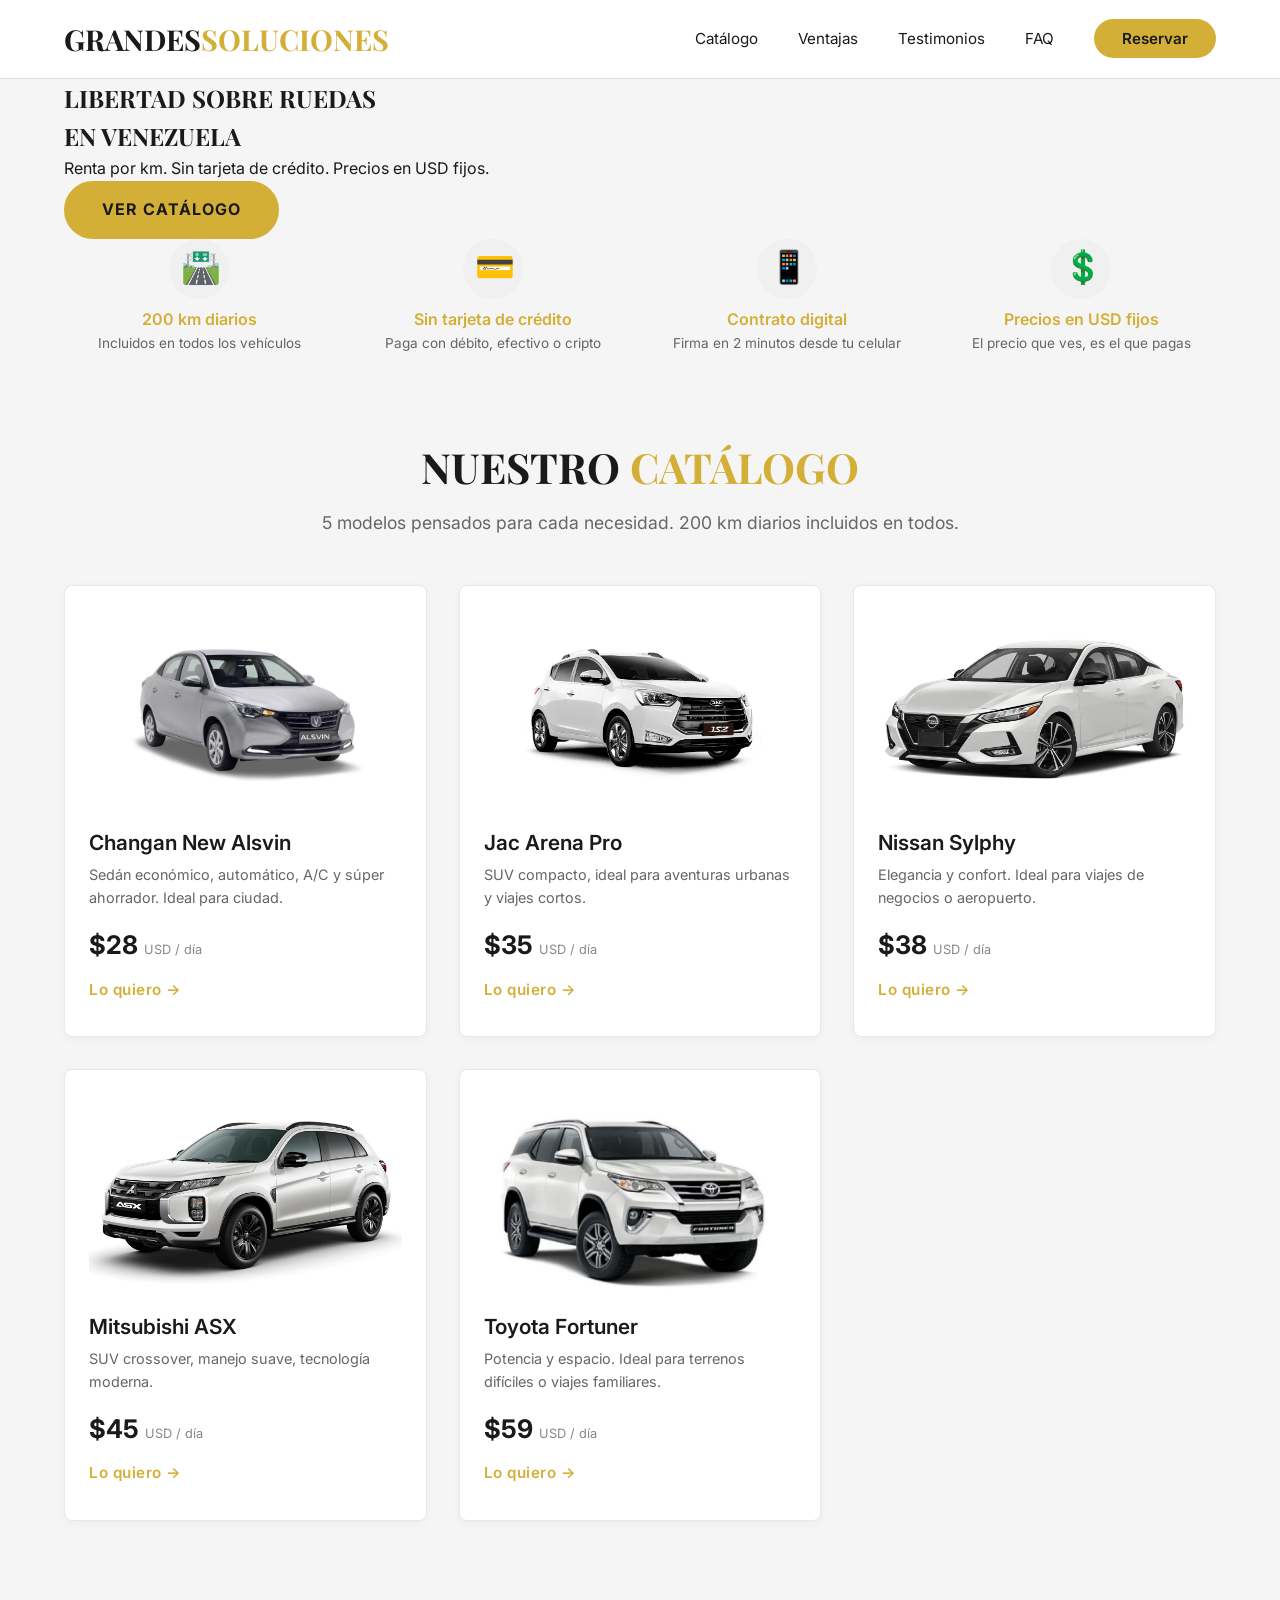
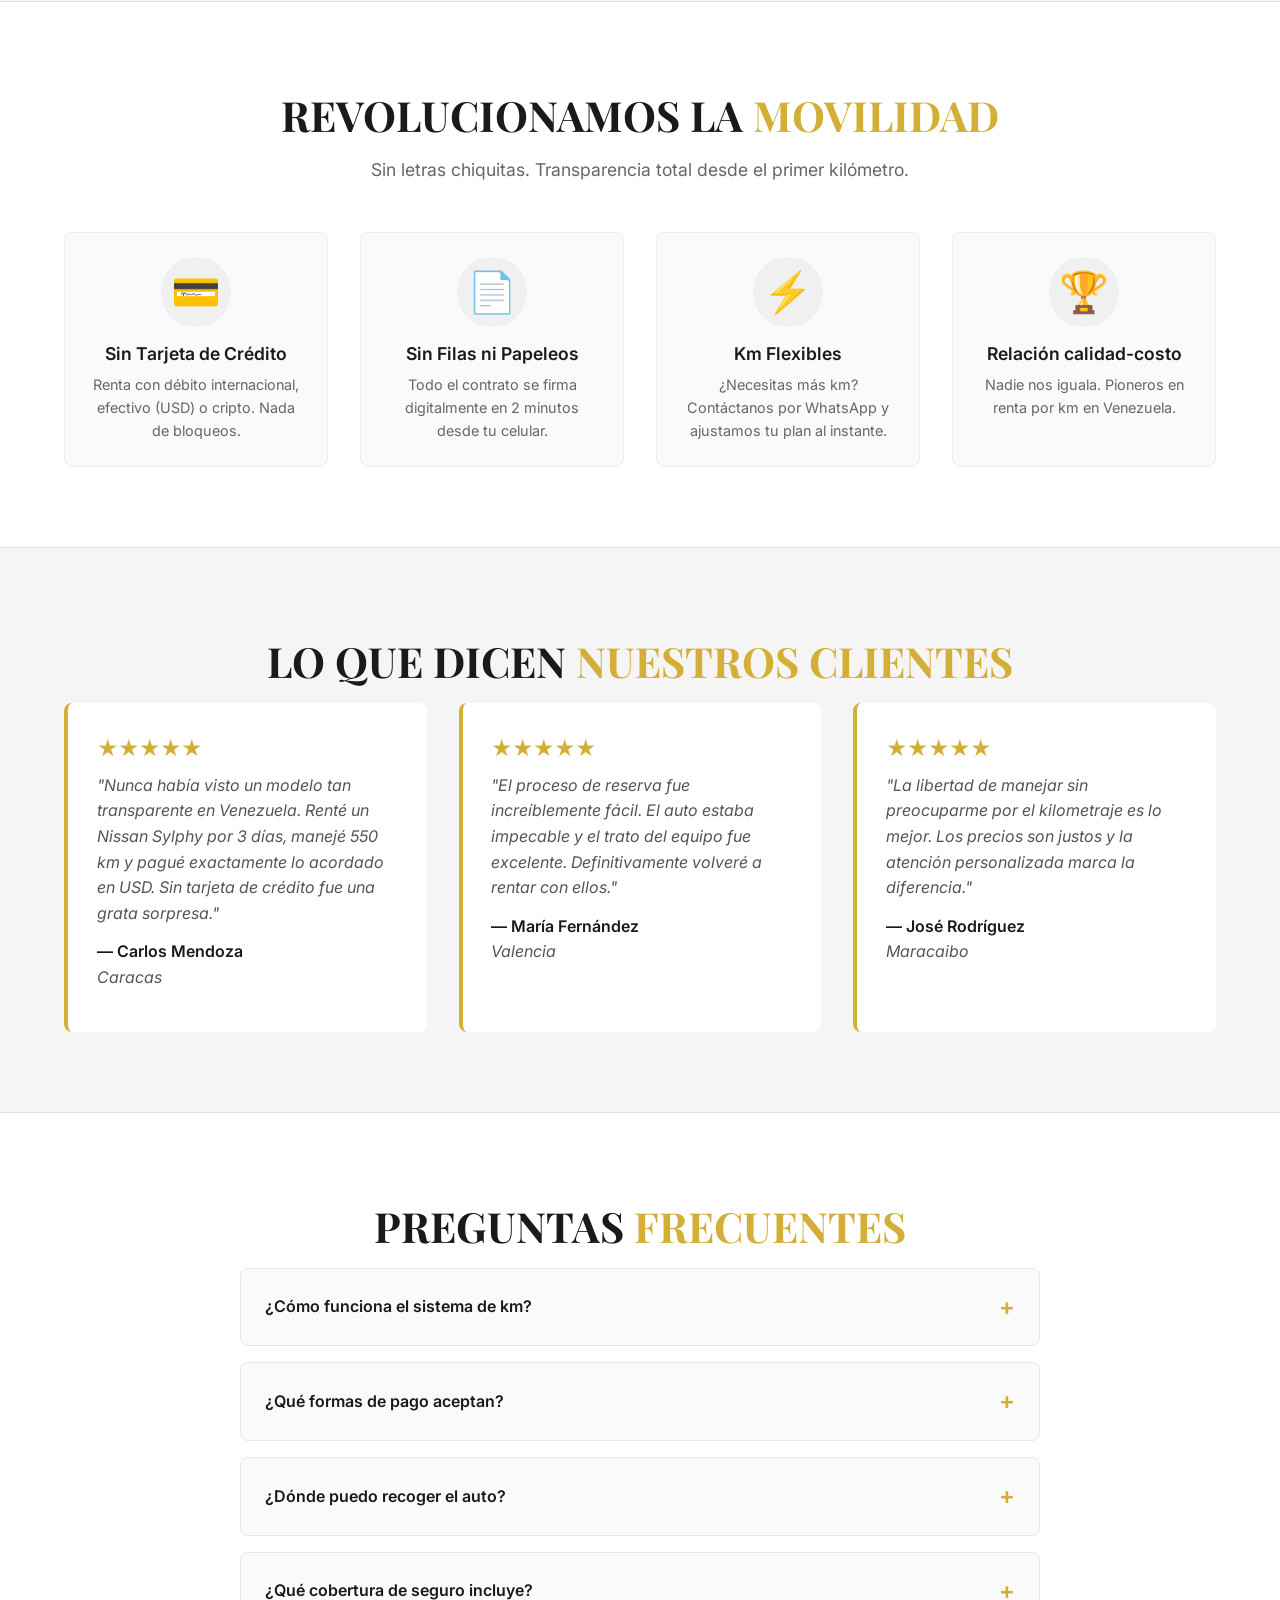
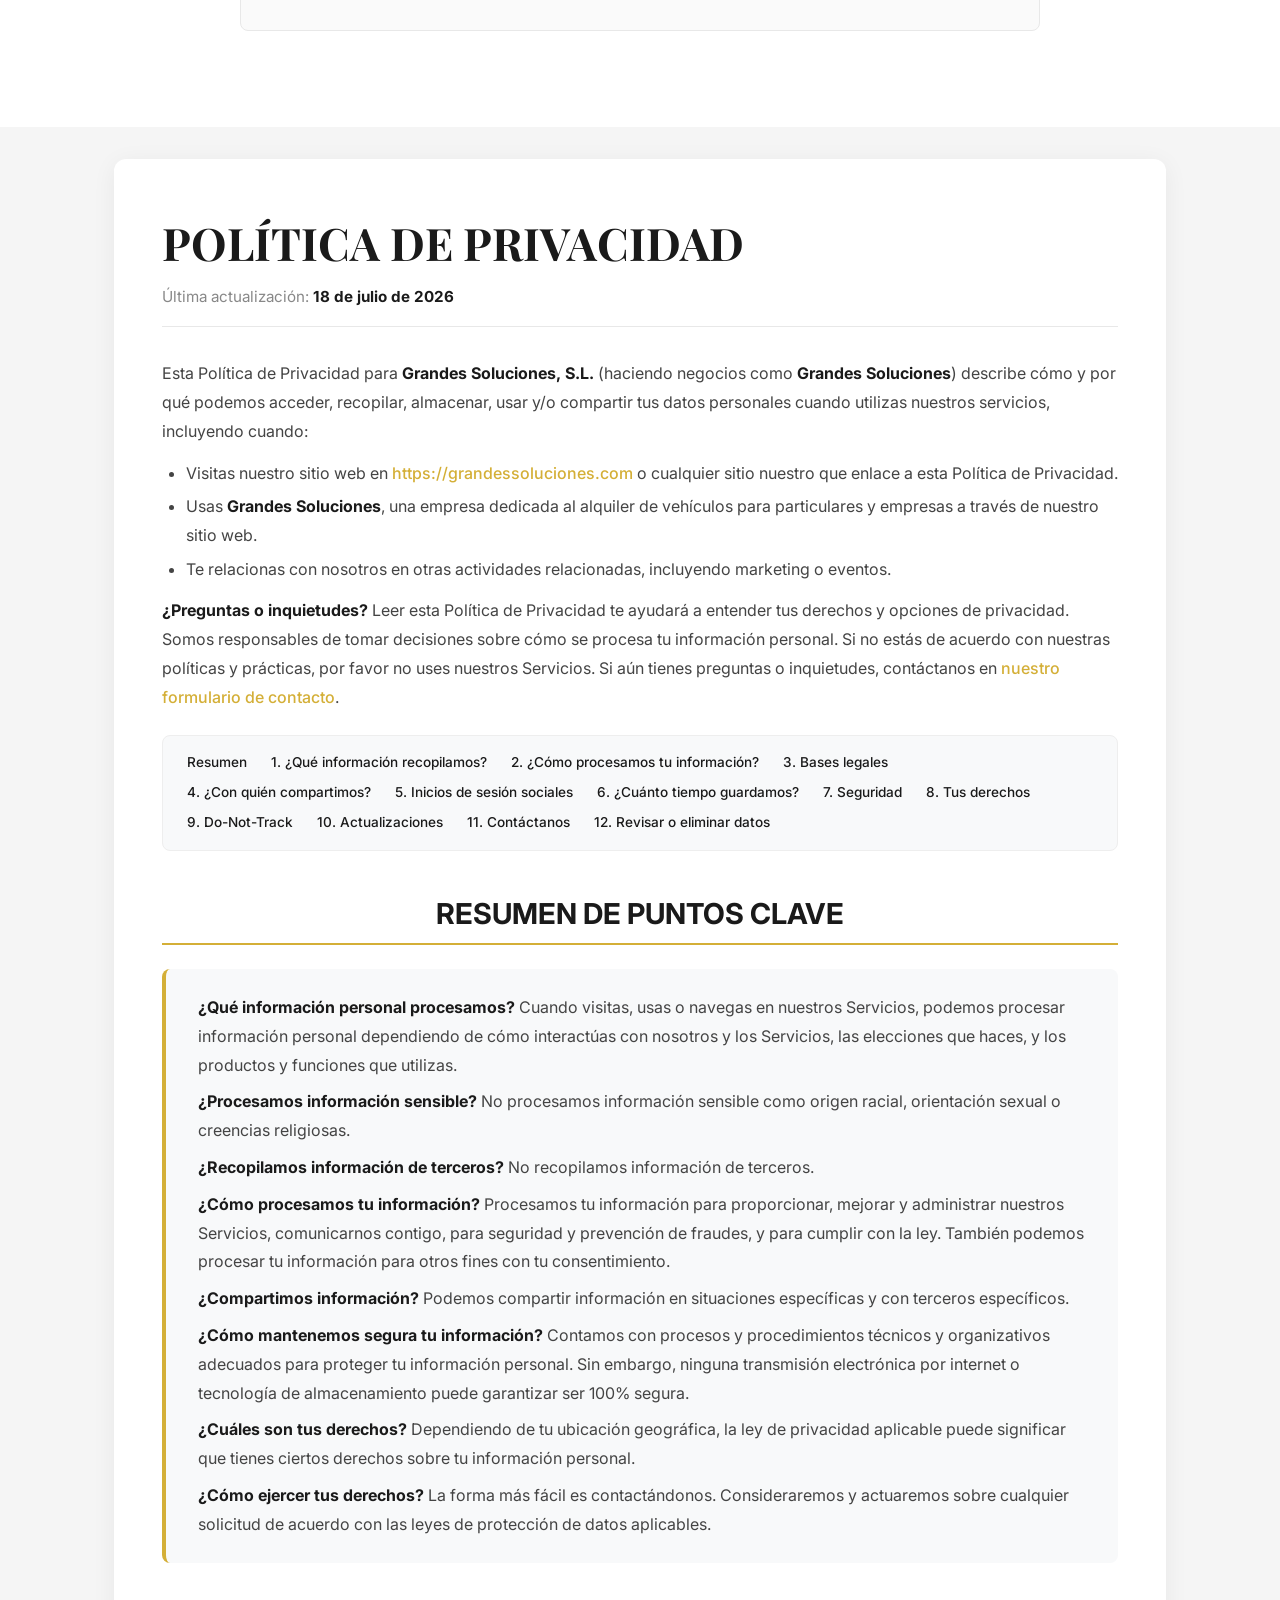
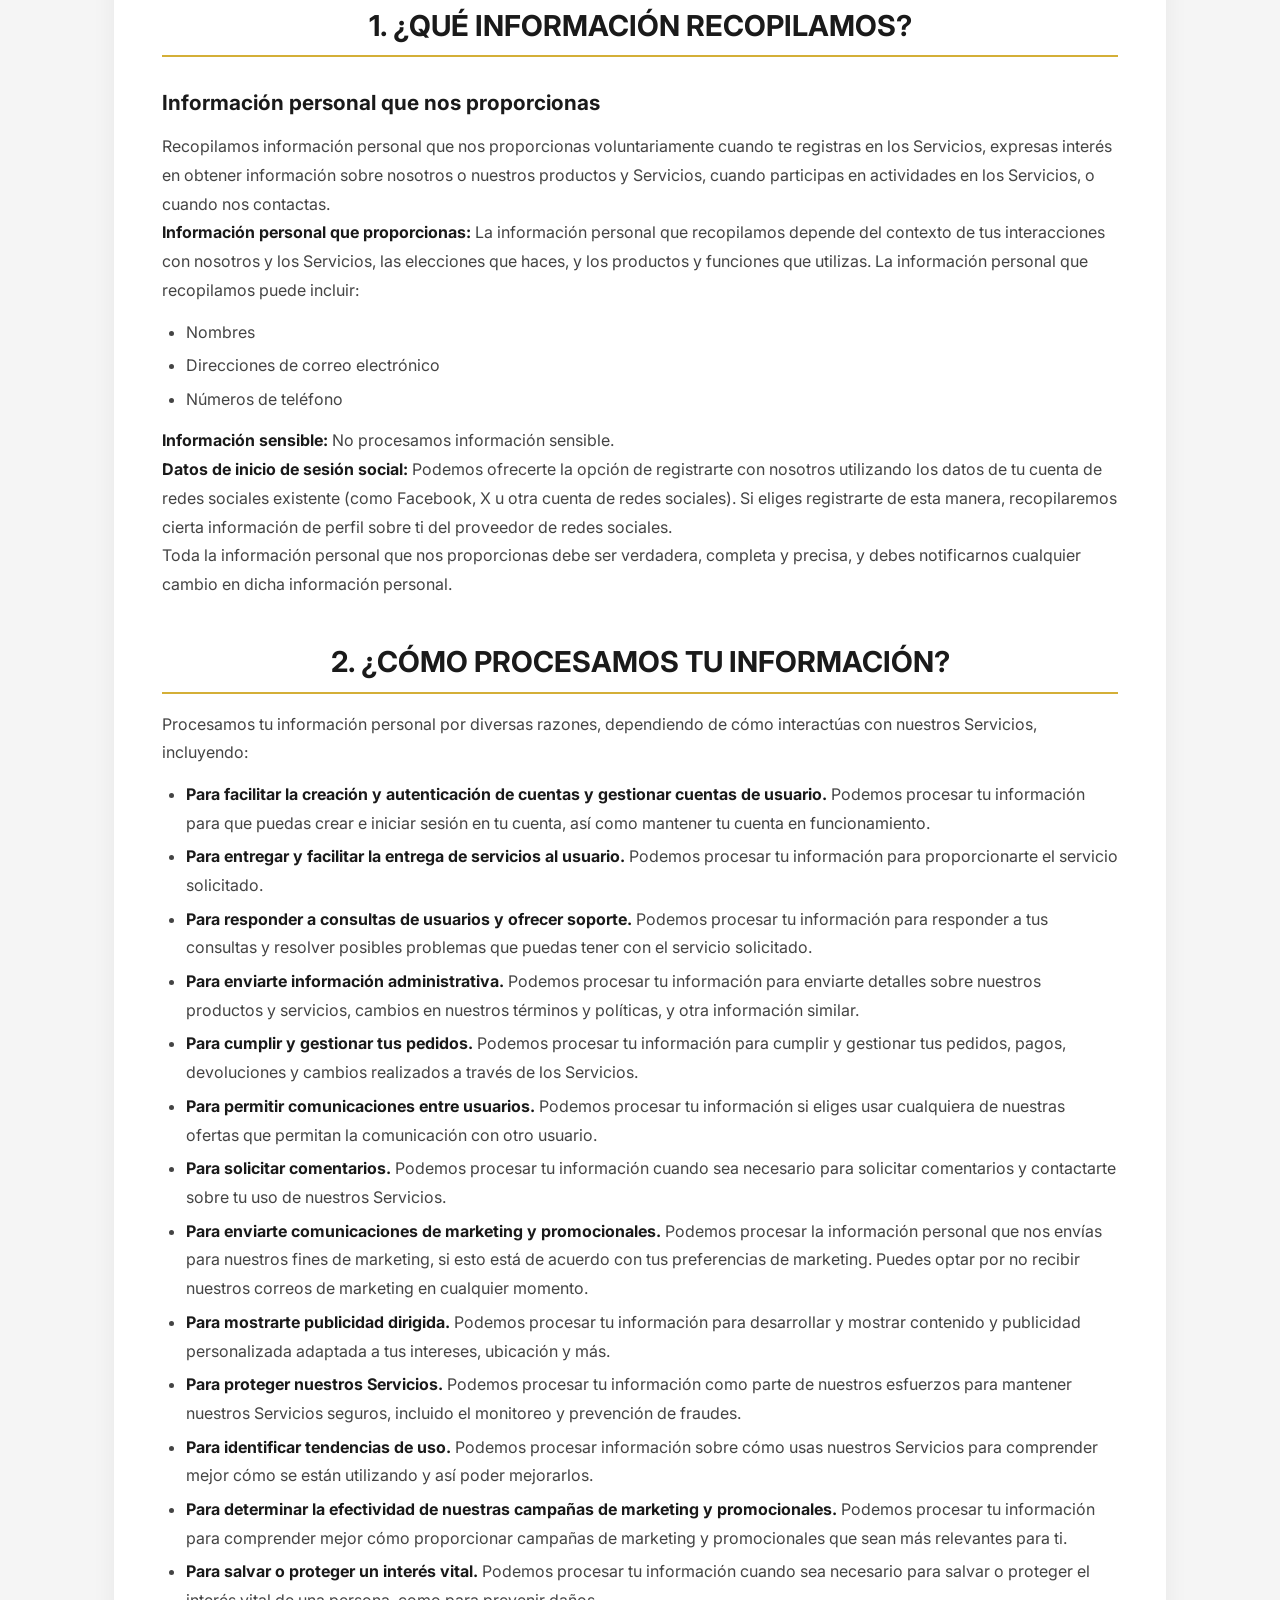
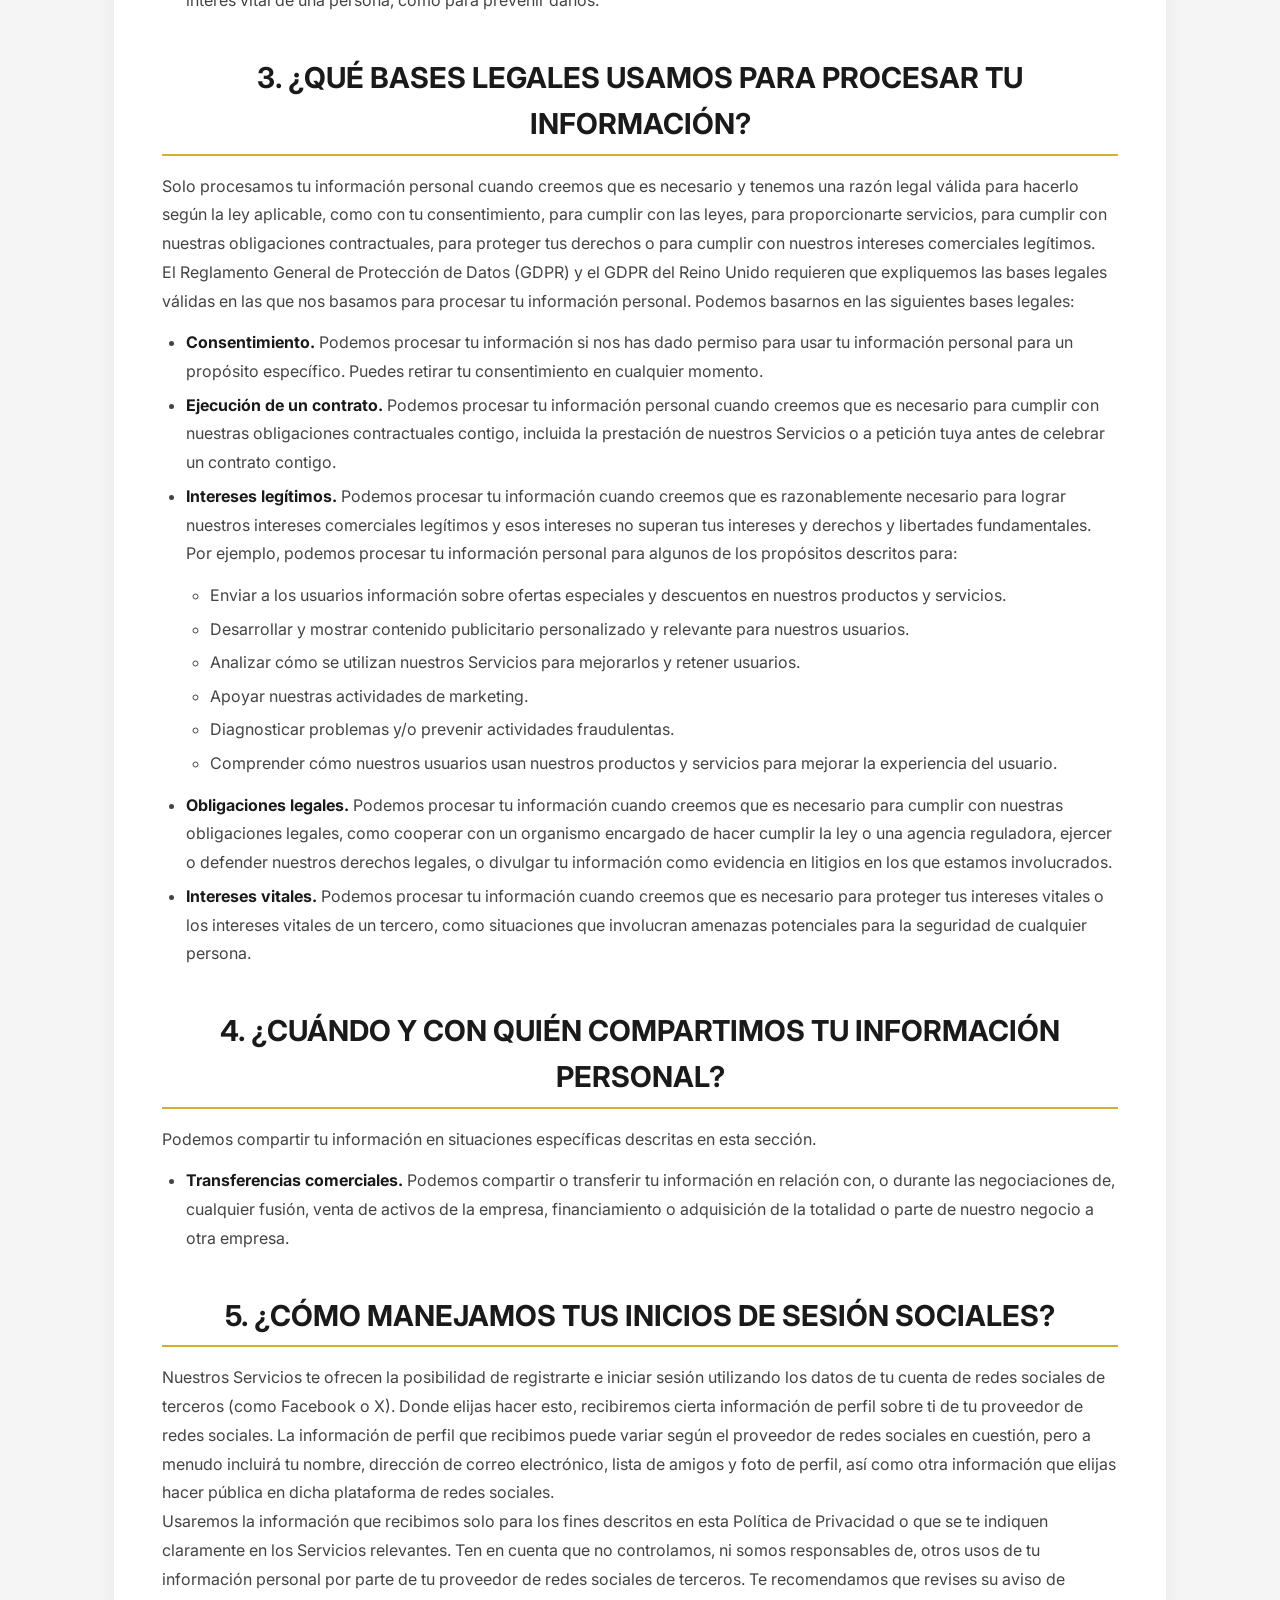
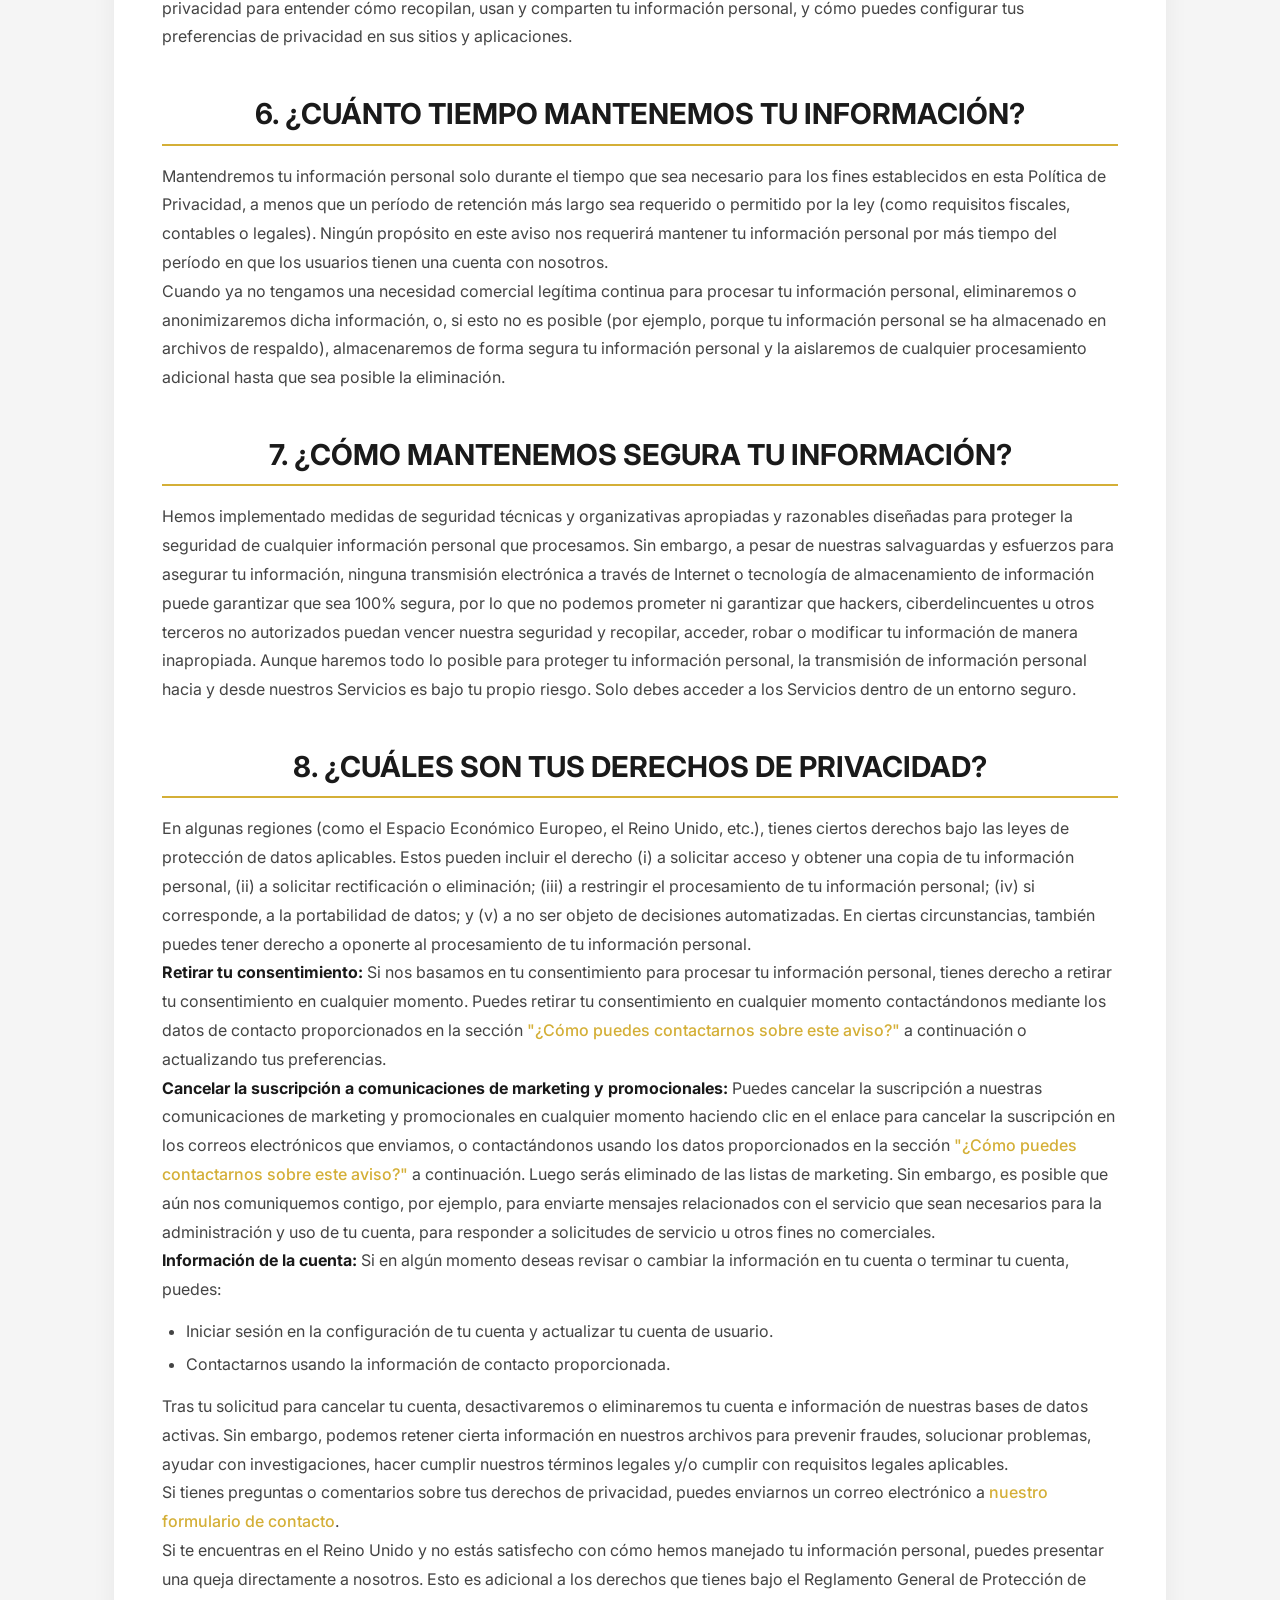
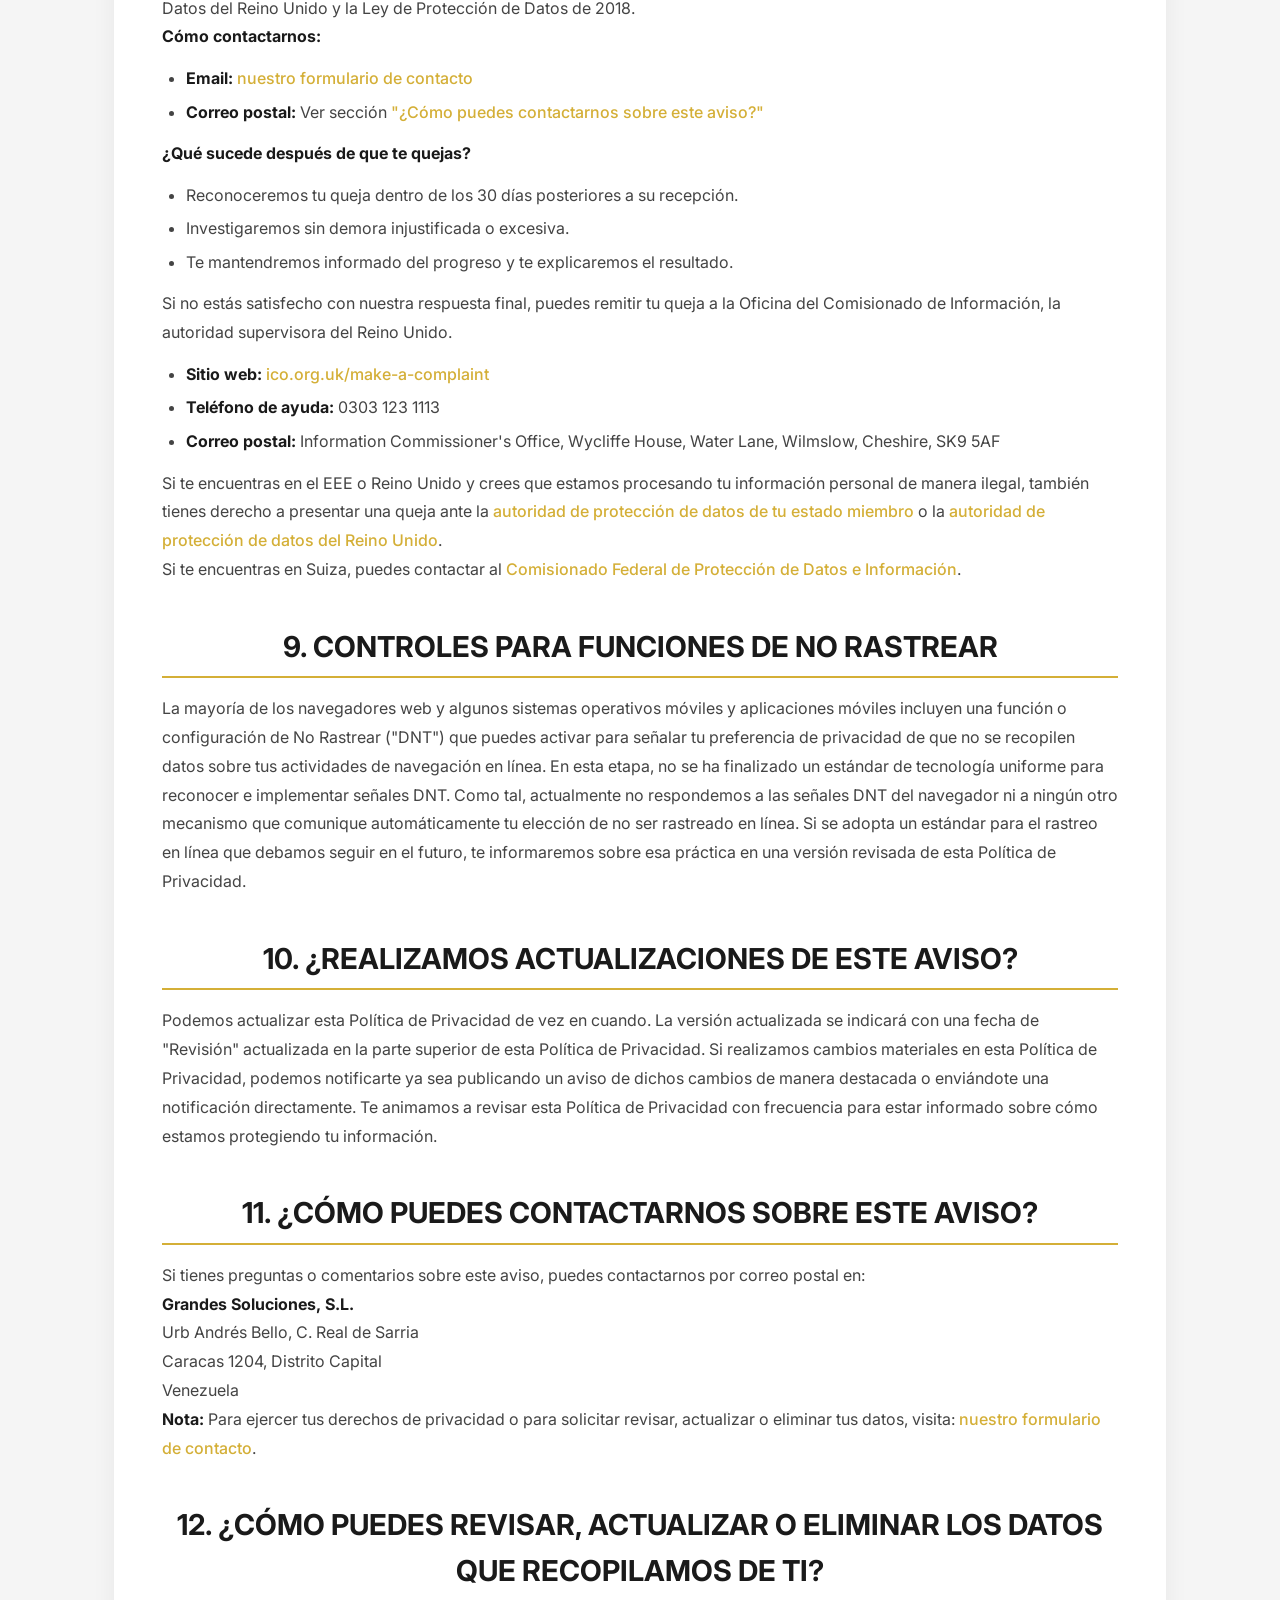
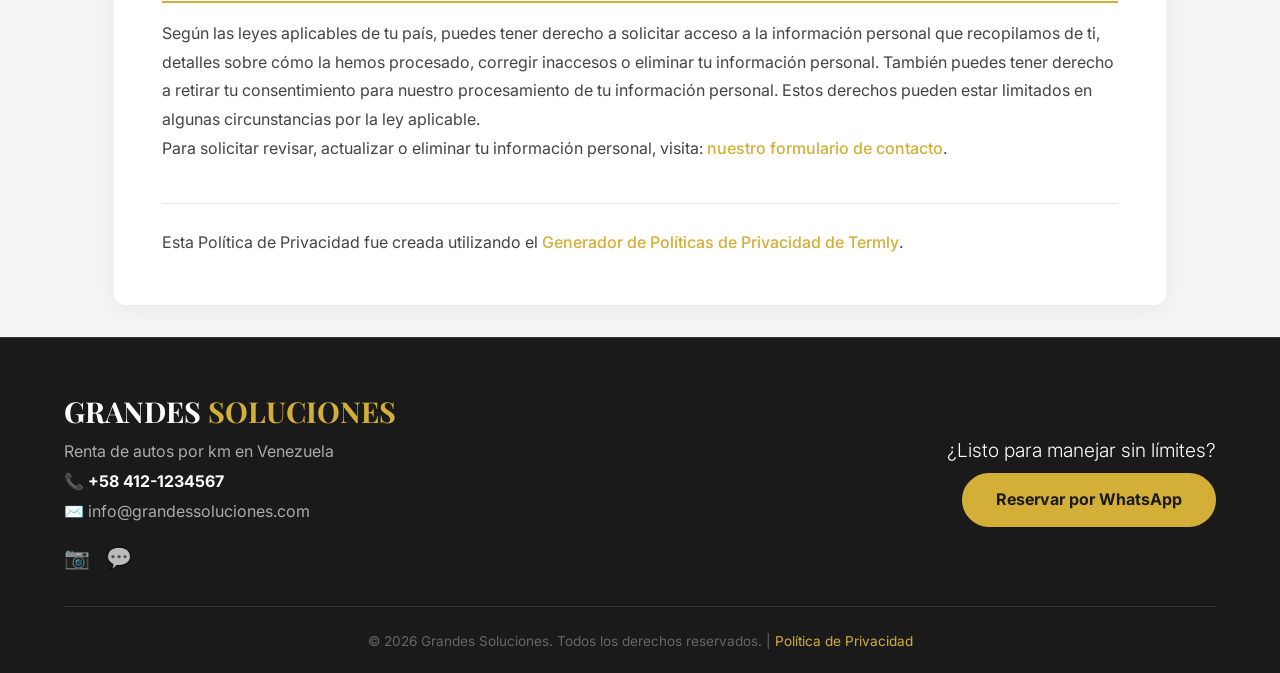
==== index.html @ 5207453f "initial commit" ====
<!DOCTYPE html>
<html lang="es">
<head>
    <meta charset="UTF-8">
    <meta name="viewport" content="width=device-width, initial-scale=1.0">
    <title>Grandes Soluciones | Renta de autos por km en Venezuela</title>
    <!-- Fuentes Google -->
    <link rel="preconnect" href="https://fonts.googleapis.com">
    <link rel="preconnect" href="https://fonts.gstatic.com" crossorigin>
    <link href="https://fonts.googleapis.com/css2?family=Playfair+Display:wght@700&family=Inter:wght@300;400;600;700&display=swap" rel="stylesheet">
    <!-- Estilos -->
    <link rel="stylesheet" href="style.css">
    
    <!-- Estilos específicos para la política de privacidad -->
    <style>
        /* ===== POLÍTICA DE PRIVACIDAD ===== */
        .privacy-policy-wrapper {
            max-width: 1100px;
            margin: 2rem auto;
            padding: 0 24px;
        }

        .privacy-policy {
            background: #ffffff;
            border-radius: 12px;
            padding: 3rem;
            box-shadow: 0 4px 24px rgba(0, 0, 0, 0.06);
            color: #1a1a1a;
        }

        .privacy-policy h1 {
            font-family: 'Playfair Display', serif;
            font-size: 2.8rem;
            color: #1a1a1a;
            margin-bottom: 0.3rem;
        }

        .privacy-policy .last-updated {
            color: #888;
            font-size: 0.95rem;
            margin-bottom: 2rem;
            border-bottom: 1px solid #e8e8e8;
            padding-bottom: 1rem;
        }

        .privacy-policy h2 {
            font-family: 'Inter', sans-serif;
            font-size: 1.8rem;
            color: #1a1a1a;
            margin-top: 2.5rem;
            margin-bottom: 1rem;
            border-bottom: 2px solid #d4af37;
            padding-bottom: 0.4rem;
        }

        .privacy-policy h3 {
            font-family: 'Inter', sans-serif;
            font-size: 1.3rem;
            color: #1a1a1a;
            margin-top: 1.8rem;
            margin-bottom: 0.8rem;
        }

        .privacy-policy p,
        .privacy-policy li {
            font-family: 'Inter', sans-serif;
            font-size: 1rem;
            color: #444;
            line-height: 1.8;
        }

        .privacy-policy ul {
            padding-left: 1.5rem;
            margin: 0.8rem 0;
        }

        .privacy-policy li {
            margin-bottom: 0.3rem;
        }

        .privacy-policy a {
            color: #d4af37;
            text-decoration: none;
            font-weight: 500;
            transition: color 0.3s ease;
        }

        .privacy-policy a:hover {
            color: #1a1a1a;
            text-decoration: underline;
        }

        .privacy-policy strong {
            color: #1a1a1a;
        }

        .privacy-nav {
            display: flex;
            flex-wrap: wrap;
            gap: 0.5rem 1.5rem;
            background: #f8f9fa;
            padding: 1rem 1.5rem;
            border-radius: 8px;
            margin: 1.5rem 0 2rem;
            border: 1px solid #eee;
        }

        .privacy-nav a {
            font-family: 'Inter', sans-serif;
            font-size: 0.85rem;
            color: #1a1a1a;
            text-decoration: none;
            font-weight: 500;
            transition: color 0.3s ease;
        }

        .privacy-nav a:hover {
            color: #d4af37;
        }

        .key-points {
            background: #f8f9fa;
            padding: 1.5rem 2rem;
            border-radius: 8px;
            border-left: 4px solid #d4af37;
            margin: 1.5rem 0;
        }

        .key-points p {
            margin-bottom: 0.5rem;
        }

        .key-points p:last-child {
            margin-bottom: 0;
        }

        .key-points strong {
            color: #1a1a1a;
        }

        @media (max-width: 768px) {
            .privacy-policy {
                padding: 1.5rem;
            }

            .privacy-policy h1 {
                font-size: 2.2rem;
            }

            .privacy-policy h2 {
                font-size: 1.5rem;
            }

            .privacy-nav {
                flex-direction: column;
                gap: 0.3rem;
                padding: 0.8rem 1rem;
            }

            .key-points {
                padding: 1rem 1.2rem;
            }

            .privacy-policy-wrapper {
                margin: 1rem auto;
                padding: 0 16px;
            }
        }

        @media (max-width: 480px) {
            .privacy-policy {
                padding: 1rem;
            }

            .privacy-policy h1 {
                font-size: 1.8rem;
            }
        }
    </style>
</head>
<body>

    <!-- ===== BARRA DE NAVEGACIÓN ===== -->
    <header class="navbar">
        <div class="container">
            <a href="#" class="logo">GRANDES<span>SOLUCIONES</span></a>
            <nav>
                <ul class="nav-links">
                    <li><a href="#catalogo">Catálogo</a></li>
                    <li><a href="#ventajas">Ventajas</a></li>
                    <li><a href="#testimonios">Testimonios</a></li>
                    <li><a href="#faq">FAQ</a></li>
                    <li><a href="#contacto" class="btn-cta-nav">Reservar</a></li>
                </ul>
            </nav>
            <div class="hamburger">
                <span></span>
                <span></span>
                <span></span>
            </div>
        </div>
    </header>

    <!-- ===== SECCIÓN HERO ===== -->
    <section class="hero">
        <div class="container hero-content">
            <h1>LIBERTAD SOBRE RUEDAS <br><span>EN VENEZUELA</span></h1>
            <p>Renta por km. Sin tarjeta de crédito. Precios en USD fijos.</p>
            <a href="#catalogo" class="btn-principal">VER CATÁLOGO</a>
        </div>
    </section>

    <!-- ===== CARACTERÍSTICAS DESTACADAS ===== -->
    <section class="features-highlight">
        <div class="container">
            <div class="features-grid">
                <div class="feature-item">
                    <div class="icono">🛣️</div>
                    <h3>200 km diarios</h3>
                    <p>Incluidos en todos los vehículos</p>
                </div>
                <div class="feature-item">
                    <div class="icono">💳</div>
                    <h3>Sin tarjeta de crédito</h3>
                    <p>Paga con débito, efectivo o cripto</p>
                </div>
                <div class="feature-item">
                    <div class="icono">📱</div>
                    <h3>Contrato digital</h3>
                    <p>Firma en 2 minutos desde tu celular</p>
                </div>
                <div class="feature-item">
                    <div class="icono">💲</div>
                    <h3>Precios en USD fijos</h3>
                    <p>El precio que ves, es el que pagas</p>
                </div>
            </div>
        </div>
    </section>

    <!-- ===== CATÁLOGO ===== -->
    <section id="catalogo" class="catalogo">
        <div class="container">
            <h2>NUESTRO <span>CATÁLOGO</span></h2>
            <p class="subtitulo">5 modelos pensados para cada necesidad. 200 km diarios incluidos en todos.</p>
            <div class="catalogo-grid">
                <!-- Auto 1 -->
                <div class="car-card">
                    <div class="image-wrapper">
                        <img src="img/changan-alsvin.jpg" alt="Changan New Alsvin">
                    </div>
                    <h3>Changan New Alsvin</h3>
                    <p class="car-desc">Sedán económico, automático, A/C y súper ahorrador. Ideal para ciudad.</p>
                    <p class="precio">$28 <span>USD / día</span></p>
                    <a href="#contacto" class="btn-card">Lo quiero →</a>
                </div>
                <!-- Auto 2 -->
                <div class="car-card">
                    <div class="image-wrapper">
                        <img src="img/jac-arenapro.jpg" alt="Jac Arena Pro">
                    </div>
                    <h3>Jac Arena Pro</h3>
                    <p class="car-desc">SUV compacto, ideal para aventuras urbanas y viajes cortos.</p>
                    <p class="precio">$35 <span>USD / día</span></p>
                    <a href="#contacto" class="btn-card">Lo quiero →</a>
                </div>
                <!-- Auto 3 -->
                <div class="car-card">
                    <div class="image-wrapper">
                        <img src="img/nissan-sylphy.jpg" alt="Nissan Sylphy">
                    </div>
                    <h3>Nissan Sylphy</h3>
                    <p class="car-desc">Elegancia y confort. Ideal para viajes de negocios o aeropuerto.</p>
                    <p class="precio">$38 <span>USD / día</span></p>
                    <a href="#contacto" class="btn-card">Lo quiero →</a>
                </div>
                <!-- Auto 4 -->
                <div class="car-card">
                    <div class="image-wrapper">
                        <img src="img/mitsubishi-asx.jpg" alt="Mitsubishi ASX">
                    </div>
                    <h3>Mitsubishi ASX</h3>
                    <p class="car-desc">SUV crossover, manejo suave, tecnología moderna.</p>
                    <p class="precio">$45 <span>USD / día</span></p>
                    <a href="#contacto" class="btn-card">Lo quiero →</a>
                </div>
                <!-- Auto 5 -->
                <div class="car-card">
                    <div class="image-wrapper">
                        <img src="img/toyota-fortuner.jpg" alt="Toyota Fortuner">
                    </div>
                    <h3>Toyota Fortuner</h3>
                    <p class="car-desc">Potencia y espacio. Ideal para terrenos difíciles o viajes familiares.</p>
                    <p class="precio">$59 <span>USD / día</span></p>
                    <a href="#contacto" class="btn-card">Lo quiero →</a>
                </div>
            </div>
        </div>
    </section>

    <!-- ===== VENTAJAS ===== -->
    <section id="ventajas" class="ventajas">
        <div class="container">
            <h2>REVOLUCIONAMOS LA <span>MOVILIDAD</span></h2>
            <p class="subtitulo">Sin letras chiquitas. Transparencia total desde el primer kilómetro.</p>
            <div class="ventajas-grid">
                <div class="ventaja-item">
                    <div class="ventaja-icono">💳</div>
                    <h3>Sin Tarjeta de Crédito</h3>
                    <p>Renta con débito internacional, efectivo (USD) o cripto. Nada de bloqueos.</p>
                </div>
                <div class="ventaja-item">
                    <div class="ventaja-icono">📄</div>
                    <h3>Sin Filas ni Papeleos</h3>
                    <p>Todo el contrato se firma digitalmente en 2 minutos desde tu celular.</p>
                </div>
                <div class="ventaja-item">
                    <div class="ventaja-icono">⚡</div>
                    <h3>Km Flexibles</h3>
                    <p>¿Necesitas más km? Contáctanos por WhatsApp y ajustamos tu plan al instante.</p>
                </div>
                <div class="ventaja-item">
                    <div class="ventaja-icono">🏆</div>
                    <h3>Relación calidad-costo</h3>
                    <p>Nadie nos iguala. Pioneros en renta por km en Venezuela.</p>
                </div>
            </div>
        </div>
    </section>

    <!-- ===== TESTIMONIOS ===== -->
    <section id="testimonios" class="testimonials">
        <div class="container">
            <h2>LO QUE DICEN <span>NUESTROS CLIENTES</span></h2>
            <div class="testimonials-grid">
                <div class="testimonial-item">
                    <div class="stars">★★★★★</div>
                    <p>"Nunca había visto un modelo tan transparente en Venezuela. Renté un Nissan Sylphy por 3 días, manejé 550 km y pagué exactamente lo acordado en USD. Sin tarjeta de crédito fue una grata sorpresa."</p>
                    <h4>— Carlos Mendoza</h4>
                    <p class="ubicacion">Caracas</p>
                </div>
                <div class="testimonial-item">
                    <div class="stars">★★★★★</div>
                    <p>"El proceso de reserva fue increíblemente fácil. El auto estaba impecable y el trato del equipo fue excelente. Definitivamente volveré a rentar con ellos."</p>
                    <h4>— María Fernández</h4>
                    <p class="ubicacion">Valencia</p>
                </div>
                <div class="testimonial-item">
                    <div class="stars">★★★★★</div>
                    <p>"La libertad de manejar sin preocuparme por el kilometraje es lo mejor. Los precios son justos y la atención personalizada marca la diferencia."</p>
                    <h4>— José Rodríguez</h4>
                    <p class="ubicacion">Maracaibo</p>
                </div>
            </div>
        </div>
    </section>

    <!-- ===== FAQ ===== -->
    <section id="faq" class="faq">
        <div class="container">
            <h2>PREGUNTAS <span>FRECUENTES</span></h2>
            <div class="faq-list">
                <div class="faq-item">
                    <div class="faq-question">¿Cómo funciona el sistema de km?</div>
                    <div class="faq-answer">Prepagas 200 km diarios. Si necesitas más, pagas solo por los km adicionales a precio fijo en USD. Sin cargos ocultos. Revisa tu consumo en tiempo real desde nuestra app.</div>
                </div>
                <div class="faq-item">
                    <div class="faq-question">¿Qué formas de pago aceptan?</div>
                    <div class="faq-answer">Nuestros precios son fijos en USD. Puedes pagar con: débito internacional, efectivo en USD, o criptomonedas. Esto evita fluctuaciones del mercado y asegura precios transparentes.</div>
                </div>
                <div class="faq-item">
                    <div class="faq-question">¿Dónde puedo recoger el auto?</div>
                    <div class="faq-answer">Entregamos en Aeropuerto de Maiquetía, Caracas (Chacao, Altamira) y zonas de Caraballeda. Puedes solicitar entrega en otra ubicación consultando disponibilidad.</div>
                </div>
                <div class="faq-item">
                    <div class="faq-question">¿Qué cobertura de seguro incluye?</div>
                    <div class="faq-answer">Sí. Todos nuestros vehículos cuentan con cobertura integral: responsabilidad civil, robo, colisión y actos vandálicos. La póliza está lista cuando recibas el auto.</div>
                </div>
            </div>
        </div>
    </section>

    <!-- =========================================================== -->
    <!-- ===== SECCIÓN: POLÍTICA DE PRIVACIDAD (NUEVA) ===== -->
    <!-- =========================================================== -->
    <section id="politica-privacidad" class="privacy-policy-wrapper">
        <div class="privacy-policy">

            <h1>POLÍTICA DE PRIVACIDAD</h1>
            <p class="last-updated">Última actualización: <strong>18 de julio de 2026</strong></p>

            <p>Esta Política de Privacidad para <strong>Grandes Soluciones, S.L.</strong> (haciendo negocios como <strong>Grandes Soluciones</strong>) describe cómo y por qué podemos acceder, recopilar, almacenar, usar y/o compartir tus datos personales cuando utilizas nuestros servicios, incluyendo cuando:</p>

            <ul>
                <li>Visitas nuestro sitio web en <a href="https://grandessoluciones.com">https://grandessoluciones.com</a> o cualquier sitio nuestro que enlace a esta Política de Privacidad.</li>
                <li>Usas <strong>Grandes Soluciones</strong>, una empresa dedicada al alquiler de vehículos para particulares y empresas a través de nuestro sitio web.</li>
                <li>Te relacionas con nosotros en otras actividades relacionadas, incluyendo marketing o eventos.</li>
            </ul>

            <p><strong>¿Preguntas o inquietudes?</strong> Leer esta Política de Privacidad te ayudará a entender tus derechos y opciones de privacidad. Somos responsables de tomar decisiones sobre cómo se procesa tu información personal. Si no estás de acuerdo con nuestras políticas y prácticas, por favor no uses nuestros Servicios. Si aún tienes preguntas o inquietudes, contáctanos en <a href="#contacto">nuestro formulario de contacto</a>.</p>

            <!-- Navegación interna -->
            <div class="privacy-nav">
                <a href="#resumen">Resumen</a>
                <a href="#info">1. ¿Qué información recopilamos?</a>
                <a href="#uso">2. ¿Cómo procesamos tu información?</a>
                <a href="#bases">3. Bases legales</a>
                <a href="#compartir">4. ¿Con quién compartimos?</a>
                <a href="#redes">5. Inicios de sesión sociales</a>
                <a href="#conservacion">6. ¿Cuánto tiempo guardamos?</a>
                <a href="#seguridad">7. Seguridad</a>
                <a href="#derechos">8. Tus derechos</a>
                <a href="#dnt">9. Do-Not-Track</a>
                <a href="#actualizaciones">10. Actualizaciones</a>
                <a href="#contacto-politica">11. Contáctanos</a>
                <a href="#revisar">12. Revisar o eliminar datos</a>
            </div>

            <!-- Resumen -->
            <div id="resumen">
                <h2>RESUMEN DE PUNTOS CLAVE</h2>
                <div class="key-points">
                    <p><strong>¿Qué información personal procesamos?</strong> Cuando visitas, usas o navegas en nuestros Servicios, podemos procesar información personal dependiendo de cómo interactúas con nosotros y los Servicios, las elecciones que haces, y los productos y funciones que utilizas.</p>
                    <p><strong>¿Procesamos información sensible?</strong> No procesamos información sensible como origen racial, orientación sexual o creencias religiosas.</p>
                    <p><strong>¿Recopilamos información de terceros?</strong> No recopilamos información de terceros.</p>
                    <p><strong>¿Cómo procesamos tu información?</strong> Procesamos tu información para proporcionar, mejorar y administrar nuestros Servicios, comunicarnos contigo, para seguridad y prevención de fraudes, y para cumplir con la ley. También podemos procesar tu información para otros fines con tu consentimiento.</p>
                    <p><strong>¿Compartimos información?</strong> Podemos compartir información en situaciones específicas y con terceros específicos.</p>
                    <p><strong>¿Cómo mantenemos segura tu información?</strong> Contamos con procesos y procedimientos técnicos y organizativos adecuados para proteger tu información personal. Sin embargo, ninguna transmisión electrónica por internet o tecnología de almacenamiento puede garantizar ser 100% segura.</p>
                    <p><strong>¿Cuáles son tus derechos?</strong> Dependiendo de tu ubicación geográfica, la ley de privacidad aplicable puede significar que tienes ciertos derechos sobre tu información personal.</p>
                    <p><strong>¿Cómo ejercer tus derechos?</strong> La forma más fácil es contactándonos. Consideraremos y actuaremos sobre cualquier solicitud de acuerdo con las leyes de protección de datos aplicables.</p>
                </div>
            </div>

            <!-- 1. Qué información recopilamos -->
            <div id="info">
                <h2>1. ¿QUÉ INFORMACIÓN RECOPILAMOS?</h2>
                <h3>Información personal que nos proporcionas</h3>
                <p>Recopilamos información personal que nos proporcionas voluntariamente cuando te registras en los Servicios, expresas interés en obtener información sobre nosotros o nuestros productos y Servicios, cuando participas en actividades en los Servicios, o cuando nos contactas.</p>
                <p><strong>Información personal que proporcionas:</strong> La información personal que recopilamos depende del contexto de tus interacciones con nosotros y los Servicios, las elecciones que haces, y los productos y funciones que utilizas. La información personal que recopilamos puede incluir:</p>
                <ul>
                    <li>Nombres</li>
                    <li>Direcciones de correo electrónico</li>
                    <li>Números de teléfono</li>
                </ul>
                <p><strong>Información sensible:</strong> No procesamos información sensible.</p>
                <p><strong>Datos de inicio de sesión social:</strong> Podemos ofrecerte la opción de registrarte con nosotros utilizando los datos de tu cuenta de redes sociales existente (como Facebook, X u otra cuenta de redes sociales). Si eliges registrarte de esta manera, recopilaremos cierta información de perfil sobre ti del proveedor de redes sociales.</p>
                <p>Toda la información personal que nos proporcionas debe ser verdadera, completa y precisa, y debes notificarnos cualquier cambio en dicha información personal.</p>
            </div>

            <!-- 2. Cómo procesamos tu información -->
            <div id="uso">
                <h2>2. ¿CÓMO PROCESAMOS TU INFORMACIÓN?</h2>
                <p>Procesamos tu información personal por diversas razones, dependiendo de cómo interactúas con nuestros Servicios, incluyendo:</p>
                <ul>
                    <li><strong>Para facilitar la creación y autenticación de cuentas y gestionar cuentas de usuario.</strong> Podemos procesar tu información para que puedas crear e iniciar sesión en tu cuenta, así como mantener tu cuenta en funcionamiento.</li>
                    <li><strong>Para entregar y facilitar la entrega de servicios al usuario.</strong> Podemos procesar tu información para proporcionarte el servicio solicitado.</li>
                    <li><strong>Para responder a consultas de usuarios y ofrecer soporte.</strong> Podemos procesar tu información para responder a tus consultas y resolver posibles problemas que puedas tener con el servicio solicitado.</li>
                    <li><strong>Para enviarte información administrativa.</strong> Podemos procesar tu información para enviarte detalles sobre nuestros productos y servicios, cambios en nuestros términos y políticas, y otra información similar.</li>
                    <li><strong>Para cumplir y gestionar tus pedidos.</strong> Podemos procesar tu información para cumplir y gestionar tus pedidos, pagos, devoluciones y cambios realizados a través de los Servicios.</li>
                    <li><strong>Para permitir comunicaciones entre usuarios.</strong> Podemos procesar tu información si eliges usar cualquiera de nuestras ofertas que permitan la comunicación con otro usuario.</li>
                    <li><strong>Para solicitar comentarios.</strong> Podemos procesar tu información cuando sea necesario para solicitar comentarios y contactarte sobre tu uso de nuestros Servicios.</li>
                    <li><strong>Para enviarte comunicaciones de marketing y promocionales.</strong> Podemos procesar la información personal que nos envías para nuestros fines de marketing, si esto está de acuerdo con tus preferencias de marketing. Puedes optar por no recibir nuestros correos de marketing en cualquier momento.</li>
                    <li><strong>Para mostrarte publicidad dirigida.</strong> Podemos procesar tu información para desarrollar y mostrar contenido y publicidad personalizada adaptada a tus intereses, ubicación y más.</li>
                    <li><strong>Para proteger nuestros Servicios.</strong> Podemos procesar tu información como parte de nuestros esfuerzos para mantener nuestros Servicios seguros, incluido el monitoreo y prevención de fraudes.</li>
                    <li><strong>Para identificar tendencias de uso.</strong> Podemos procesar información sobre cómo usas nuestros Servicios para comprender mejor cómo se están utilizando y así poder mejorarlos.</li>
                    <li><strong>Para determinar la efectividad de nuestras campañas de marketing y promocionales.</strong> Podemos procesar tu información para comprender mejor cómo proporcionar campañas de marketing y promocionales que sean más relevantes para ti.</li>
                    <li><strong>Para salvar o proteger un interés vital.</strong> Podemos procesar tu información cuando sea necesario para salvar o proteger el interés vital de una persona, como para prevenir daños.</li>
                </ul>
            </div>

            <!-- 3. Bases legales -->
            <div id="bases">
                <h2>3. ¿QUÉ BASES LEGALES USAMOS PARA PROCESAR TU INFORMACIÓN?</h2>
                <p>Solo procesamos tu información personal cuando creemos que es necesario y tenemos una razón legal válida para hacerlo según la ley aplicable, como con tu consentimiento, para cumplir con las leyes, para proporcionarte servicios, para cumplir con nuestras obligaciones contractuales, para proteger tus derechos o para cumplir con nuestros intereses comerciales legítimos.</p>
                <p>El Reglamento General de Protección de Datos (GDPR) y el GDPR del Reino Unido requieren que expliquemos las bases legales válidas en las que nos basamos para procesar tu información personal. Podemos basarnos en las siguientes bases legales:</p>
                <ul>
                    <li><strong>Consentimiento.</strong> Podemos procesar tu información si nos has dado permiso para usar tu información personal para un propósito específico. Puedes retirar tu consentimiento en cualquier momento.</li>
                    <li><strong>Ejecución de un contrato.</strong> Podemos procesar tu información personal cuando creemos que es necesario para cumplir con nuestras obligaciones contractuales contigo, incluida la prestación de nuestros Servicios o a petición tuya antes de celebrar un contrato contigo.</li>
                    <li><strong>Intereses legítimos.</strong> Podemos procesar tu información cuando creemos que es razonablemente necesario para lograr nuestros intereses comerciales legítimos y esos intereses no superan tus intereses y derechos y libertades fundamentales. Por ejemplo, podemos procesar tu información personal para algunos de los propósitos descritos para:</li>
                    <ul>
                        <li>Enviar a los usuarios información sobre ofertas especiales y descuentos en nuestros productos y servicios.</li>
                        <li>Desarrollar y mostrar contenido publicitario personalizado y relevante para nuestros usuarios.</li>
                        <li>Analizar cómo se utilizan nuestros Servicios para mejorarlos y retener usuarios.</li>
                        <li>Apoyar nuestras actividades de marketing.</li>
                        <li>Diagnosticar problemas y/o prevenir actividades fraudulentas.</li>
                        <li>Comprender cómo nuestros usuarios usan nuestros productos y servicios para mejorar la experiencia del usuario.</li>
                    </ul>
                    <li><strong>Obligaciones legales.</strong> Podemos procesar tu información cuando creemos que es necesario para cumplir con nuestras obligaciones legales, como cooperar con un organismo encargado de hacer cumplir la ley o una agencia reguladora, ejercer o defender nuestros derechos legales, o divulgar tu información como evidencia en litigios en los que estamos involucrados.</li>
                    <li><strong>Intereses vitales.</strong> Podemos procesar tu información cuando creemos que es necesario para proteger tus intereses vitales o los intereses vitales de un tercero, como situaciones que involucran amenazas potenciales para la seguridad de cualquier persona.</li>
                </ul>
            </div>

            <!-- 4. Con quién compartimos -->
            <div id="compartir">
                <h2>4. ¿CUÁNDO Y CON QUIÉN COMPARTIMOS TU INFORMACIÓN PERSONAL?</h2>
                <p>Podemos compartir tu información en situaciones específicas descritas en esta sección.</p>
                <ul>
                    <li><strong>Transferencias comerciales.</strong> Podemos compartir o transferir tu información en relación con, o durante las negociaciones de, cualquier fusión, venta de activos de la empresa, financiamiento o adquisición de la totalidad o parte de nuestro negocio a otra empresa.</li>
                </ul>
            </div>

            <!-- 5. Inicios de sesión sociales -->
            <div id="redes">
                <h2>5. ¿CÓMO MANEJAMOS TUS INICIOS DE SESIÓN SOCIALES?</h2>
                <p>Nuestros Servicios te ofrecen la posibilidad de registrarte e iniciar sesión utilizando los datos de tu cuenta de redes sociales de terceros (como Facebook o X). Donde elijas hacer esto, recibiremos cierta información de perfil sobre ti de tu proveedor de redes sociales. La información de perfil que recibimos puede variar según el proveedor de redes sociales en cuestión, pero a menudo incluirá tu nombre, dirección de correo electrónico, lista de amigos y foto de perfil, así como otra información que elijas hacer pública en dicha plataforma de redes sociales.</p>
                <p>Usaremos la información que recibimos solo para los fines descritos en esta Política de Privacidad o que se te indiquen claramente en los Servicios relevantes. Ten en cuenta que no controlamos, ni somos responsables de, otros usos de tu información personal por parte de tu proveedor de redes sociales de terceros. Te recomendamos que revises su aviso de privacidad para entender cómo recopilan, usan y comparten tu información personal, y cómo puedes configurar tus preferencias de privacidad en sus sitios y aplicaciones.</p>
            </div>

            <!-- 6. Cuánto tiempo guardamos -->
            <div id="conservacion">
                <h2>6. ¿CUÁNTO TIEMPO MANTENEMOS TU INFORMACIÓN?</h2>
                <p>Mantendremos tu información personal solo durante el tiempo que sea necesario para los fines establecidos en esta Política de Privacidad, a menos que un período de retención más largo sea requerido o permitido por la ley (como requisitos fiscales, contables o legales). Ningún propósito en este aviso nos requerirá mantener tu información personal por más tiempo del período en que los usuarios tienen una cuenta con nosotros.</p>
                <p>Cuando ya no tengamos una necesidad comercial legítima continua para procesar tu información personal, eliminaremos o anonimizaremos dicha información, o, si esto no es posible (por ejemplo, porque tu información personal se ha almacenado en archivos de respaldo), almacenaremos de forma segura tu información personal y la aislaremos de cualquier procesamiento adicional hasta que sea posible la eliminación.</p>
            </div>

            <!-- 7. Seguridad -->
            <div id="seguridad">
                <h2>7. ¿CÓMO MANTENEMOS SEGURA TU INFORMACIÓN?</h2>
                <p>Hemos implementado medidas de seguridad técnicas y organizativas apropiadas y razonables diseñadas para proteger la seguridad de cualquier información personal que procesamos. Sin embargo, a pesar de nuestras salvaguardas y esfuerzos para asegurar tu información, ninguna transmisión electrónica a través de Internet o tecnología de almacenamiento de información puede garantizar que sea 100% segura, por lo que no podemos prometer ni garantizar que hackers, ciberdelincuentes u otros terceros no autorizados puedan vencer nuestra seguridad y recopilar, acceder, robar o modificar tu información de manera inapropiada. Aunque haremos todo lo posible para proteger tu información personal, la transmisión de información personal hacia y desde nuestros Servicios es bajo tu propio riesgo. Solo debes acceder a los Servicios dentro de un entorno seguro.</p>
            </div>

            <!-- 8. Tus derechos -->
            <div id="derechos">
                <h2>8. ¿CUÁLES SON TUS DERECHOS DE PRIVACIDAD?</h2>
                <p>En algunas regiones (como el Espacio Económico Europeo, el Reino Unido, etc.), tienes ciertos derechos bajo las leyes de protección de datos aplicables. Estos pueden incluir el derecho (i) a solicitar acceso y obtener una copia de tu información personal, (ii) a solicitar rectificación o eliminación; (iii) a restringir el procesamiento de tu información personal; (iv) si corresponde, a la portabilidad de datos; y (v) a no ser objeto de decisiones automatizadas. En ciertas circunstancias, también puedes tener derecho a oponerte al procesamiento de tu información personal.</p>
                <p><strong>Retirar tu consentimiento:</strong> Si nos basamos en tu consentimiento para procesar tu información personal, tienes derecho a retirar tu consentimiento en cualquier momento. Puedes retirar tu consentimiento en cualquier momento contactándonos mediante los datos de contacto proporcionados en la sección <a href="#contacto-politica">"¿Cómo puedes contactarnos sobre este aviso?"</a> a continuación o actualizando tus preferencias.</p>
                <p><strong>Cancelar la suscripción a comunicaciones de marketing y promocionales:</strong> Puedes cancelar la suscripción a nuestras comunicaciones de marketing y promocionales en cualquier momento haciendo clic en el enlace para cancelar la suscripción en los correos electrónicos que enviamos, o contactándonos usando los datos proporcionados en la sección <a href="#contacto-politica">"¿Cómo puedes contactarnos sobre este aviso?"</a> a continuación. Luego serás eliminado de las listas de marketing. Sin embargo, es posible que aún nos comuniquemos contigo, por ejemplo, para enviarte mensajes relacionados con el servicio que sean necesarios para la administración y uso de tu cuenta, para responder a solicitudes de servicio u otros fines no comerciales.</p>
                <p><strong>Información de la cuenta:</strong> Si en algún momento deseas revisar o cambiar la información en tu cuenta o terminar tu cuenta, puedes:</p>
                <ul>
                    <li>Iniciar sesión en la configuración de tu cuenta y actualizar tu cuenta de usuario.</li>
                    <li>Contactarnos usando la información de contacto proporcionada.</li>
                </ul>
                <p>Tras tu solicitud para cancelar tu cuenta, desactivaremos o eliminaremos tu cuenta e información de nuestras bases de datos activas. Sin embargo, podemos retener cierta información en nuestros archivos para prevenir fraudes, solucionar problemas, ayudar con investigaciones, hacer cumplir nuestros términos legales y/o cumplir con requisitos legales aplicables.</p>
                <p>Si tienes preguntas o comentarios sobre tus derechos de privacidad, puedes enviarnos un correo electrónico a <a href="#contacto">nuestro formulario de contacto</a>.</p>
                <p>Si te encuentras en el Reino Unido y no estás satisfecho con cómo hemos manejado tu información personal, puedes presentar una queja directamente a nosotros. Esto es adicional a los derechos que tienes bajo el Reglamento General de Protección de Datos del Reino Unido y la Ley de Protección de Datos de 2018.</p>
                <p><strong>Cómo contactarnos:</strong></p>
                <ul>
                    <li><strong>Email:</strong> <a href="#contacto">nuestro formulario de contacto</a></li>
                    <li><strong>Correo postal:</strong> Ver sección <a href="#contacto-politica">"¿Cómo puedes contactarnos sobre este aviso?"</a></li>
                </ul>
                <p><strong>¿Qué sucede después de que te quejas?</strong></p>
                <ul>
                    <li>Reconoceremos tu queja dentro de los 30 días posteriores a su recepción.</li>
                    <li>Investigaremos sin demora injustificada o excesiva.</li>
                    <li>Te mantendremos informado del progreso y te explicaremos el resultado.</li>
                </ul>
                <p>Si no estás satisfecho con nuestra respuesta final, puedes remitir tu queja a la Oficina del Comisionado de Información, la autoridad supervisora del Reino Unido.</p>
                <ul>
                    <li><strong>Sitio web:</strong> <a href="https://ico.org.uk/make-a-complaint" target="_blank">ico.org.uk/make-a-complaint</a></li>
                    <li><strong>Teléfono de ayuda:</strong> 0303 123 1113</li>
                    <li><strong>Correo postal:</strong> Information Commissioner's Office, Wycliffe House, Water Lane, Wilmslow, Cheshire, SK9 5AF</li>
                </ul>
                <p>Si te encuentras en el EEE o Reino Unido y crees que estamos procesando tu información personal de manera ilegal, también tienes derecho a presentar una queja ante la <a href="https://ec.europa.eu/justice/data-protection/bodies/authorities/index_en.htm" target="_blank">autoridad de protección de datos de tu estado miembro</a> o la <a href="https://ico.org.uk/make-a-complaint/data-protection-complaints/data-protection-complaints/" target="_blank">autoridad de protección de datos del Reino Unido</a>.</p>
                <p>Si te encuentras en Suiza, puedes contactar al <a href="https://www.edoeb.admin.ch/edoeb/en/home.html" target="_blank">Comisionado Federal de Protección de Datos e Información</a>.</p>
            </div>

            <!-- 9. Do-Not-Track -->
            <div id="dnt">
                <h2>9. CONTROLES PARA FUNCIONES DE NO RASTREAR</h2>
                <p>La mayoría de los navegadores web y algunos sistemas operativos móviles y aplicaciones móviles incluyen una función o configuración de No Rastrear ("DNT") que puedes activar para señalar tu preferencia de privacidad de que no se recopilen datos sobre tus actividades de navegación en línea. En esta etapa, no se ha finalizado un estándar de tecnología uniforme para reconocer e implementar señales DNT. Como tal, actualmente no respondemos a las señales DNT del navegador ni a ningún otro mecanismo que comunique automáticamente tu elección de no ser rastreado en línea. Si se adopta un estándar para el rastreo en línea que debamos seguir en el futuro, te informaremos sobre esa práctica en una versión revisada de esta Política de Privacidad.</p>
            </div>

            <!-- 10. Actualizaciones -->
            <div id="actualizaciones">
                <h2>10. ¿REALIZAMOS ACTUALIZACIONES DE ESTE AVISO?</h2>
                <p>Podemos actualizar esta Política de Privacidad de vez en cuando. La versión actualizada se indicará con una fecha de "Revisión" actualizada en la parte superior de esta Política de Privacidad. Si realizamos cambios materiales en esta Política de Privacidad, podemos notificarte ya sea publicando un aviso de dichos cambios de manera destacada o enviándote una notificación directamente. Te animamos a revisar esta Política de Privacidad con frecuencia para estar informado sobre cómo estamos protegiendo tu información.</p>
            </div>

            <!-- 11. Contáctanos -->
            <div id="contacto-politica">
                <h2>11. ¿CÓMO PUEDES CONTACTARNOS SOBRE ESTE AVISO?</h2>
                <p>Si tienes preguntas o comentarios sobre este aviso, puedes contactarnos por correo postal en:</p>
                <p><strong>Grandes Soluciones, S.L.</strong><br>
                Urb Andrés Bello, C. Real de Sarria<br>
                Caracas 1204, Distrito Capital<br>
                Venezuela</p>
                <p><strong>Nota:</strong> Para ejercer tus derechos de privacidad o para solicitar revisar, actualizar o eliminar tus datos, visita: <a href="#contacto">nuestro formulario de contacto</a>.</p>
            </div>

            <!-- 12. Revisar o eliminar datos -->
            <div id="revisar">
                <h2>12. ¿CÓMO PUEDES REVISAR, ACTUALIZAR O ELIMINAR LOS DATOS QUE RECOPILAMOS DE TI?</h2>
                <p>Según las leyes aplicables de tu país, puedes tener derecho a solicitar acceso a la información personal que recopilamos de ti, detalles sobre cómo la hemos procesado, corregir inaccesos o eliminar tu información personal. También puedes tener derecho a retirar tu consentimiento para nuestro procesamiento de tu información personal. Estos derechos pueden estar limitados en algunas circunstancias por la ley aplicable.</p>
                <p>Para solicitar revisar, actualizar o eliminar tu información personal, visita: <a href="#contacto">nuestro formulario de contacto</a>.</p>
            </div>

            <!-- Créditos -->
            <div style="margin-top: 2.5rem; padding-top: 1.5rem; border-top: 1px solid #e8e8e8; font-size: 0.85rem; color: #888;">
                <p>Esta Política de Privacidad fue creada utilizando el <a href="https://termly.io/products/privacy-policy-generator/" target="_blank" rel="noopener noreferrer">Generador de Políticas de Privacidad de Termly</a>.</p>
            </div>

        </div>
    </section>

    <!-- ===== PIE DE PÁGINA ===== -->
    <footer id="contacto">
        <div class="container">
            <div class="footer-content">
                <div class="footer-info">
                    <h3>GRANDES <span>SOLUCIONES</span></h3>
                    <p>Renta de autos por km en Venezuela</p>
                    <p><strong>📞 +58 412-1234567</strong></p>
                    <p>✉️ info@grandessoluciones.com</p>
                    <div class="social-links">
                        <a href="#" aria-label="Instagram">📷</a>
                        <a href="#" aria-label="WhatsApp">💬</a>
                    </div>
                </div>
                <div class="footer-cta">
                    <p>¿Listo para manejar sin límites?</p>
                    <a href="#contacto" class="btn-footer">Reservar por WhatsApp</a>
                </div>
            </div>
            <div class="footer-copy">
                <p>&copy; 2026 Grandes Soluciones. Todos los derechos reservados. | <a href="#politica-privacidad" style="color: #d4af37; text-decoration: none;">Política de Privacidad</a></p>
            </div>
        </div>
    </footer>

    <script src="script.js"></script>
</body>
</html>
---- style.css ----
/* ===== RESET Y BASE ===== */
* {
    margin: 0;
    padding: 0;
    box-sizing: border-box;
}

html {
    scroll-behavior: smooth;
}

body {
    font-family: 'Inter', sans-serif;
    background-color: #f5f5f5;
    color: #1a1a1a;
    line-height: 1.6;
}

.container {
    max-width: 1200px;
    margin: 0 auto;
    padding: 0 24px;
}

h1, h2, h3 {
    font-family: 'Playfair Display', serif;
    font-weight: 700;
}

h2 {
    font-size: 2.6rem;
    text-align: center;
    margin-bottom: 0.5rem;
    color: #1a1a1a;
}

h2 span {
    color: #d4af37;
}

.subtitulo {
    text-align: center;
    color: #666;
    font-size: 1.1rem;
    margin-bottom: 3rem;
}

/* ===== BARRA DE NAVEGACIÓN ===== */
.navbar {
    padding: 16px 0;
    border-bottom: 1px solid #e0e0e0;
    position: sticky;
    top: 0;
    background-color: rgba(255, 255, 255, 0.95);
    backdrop-filter: blur(10px);
    z-index: 1000;
}

.navbar .container {
    display: flex;
    justify-content: space-between;
    align-items: center;
}

.logo {
    font-family: 'Playfair Display', serif;
    font-size: 1.8rem;
    font-weight: 700;
    color: #1a1a1a;
    text-decoration: none;
}

.logo span {
    color: #d4af37;
}

.nav-links {
    list-style: none;
    display: flex;
    gap: 2.5rem;
    align-items: center;
}

.nav-links a {
    color: #1a1a1a;
    text-decoration: none;
    font-weight: 400;
    font-size: 0.95rem;
    transition: color 0.3s ease;
}

.nav-links a:hover {
    color: #d4af37;
}

.btn-cta-nav {
    background-color: #d4af37;
    color: #1a1a1a !important;
    padding: 10px 28px;
    border-radius: 50px;
    font-weight: 600 !important;
    transition: all 0.3s ease;
}

.btn-cta-nav:hover {
    background-color: #e2c15a !important;
    transform: scale(1.05);
}

.hamburger {
    display: none;
    flex-direction: column;
    cursor: pointer;
    gap: 5px;
}

.hamburger span {
    width: 28px;
    height: 2px;
    background-color: #1a1a1a;
    transition: all 0.3s ease;
}

<!-- ===== SECCIÓN HERO CON VIDEO DE FONDO ===== -->
<section class="hero">
    <!-- Video de fondo -->
    <div class="video-background">
        <iframe 
            src="https://www.youtube.com/embed/VIDEO_ID?autoplay=1&mute=1&loop=1&controls=0&playlist=VIDEO_ID&rel=0&showinfo=0&modestbranding=1" 
            frameborder="0" 
            allow="autoplay; encrypted-media" 
            allowfullscreen>
        </iframe>
        <div class="video-overlay"></div>
    </div>
    
    <!-- Contenido del Hero -->
    <div class="container hero-content">
        <h1>LIBERTAD SOBRE RUEDAS <br><span>EN VENEZUELA</span></h1>
        <p>Renta por km. Sin tarjeta de crédito. Precios en USD fijos.</p>
        <a href="#catalogo" class="btn-principal">VER CATÁLOGO</a>
    </div>
</section>

/* ===== CARACTERÍSTICAS DESTACADAS ===== */
.features-highlight {
    padding: 50px 0;
    background-color: #ffffff;
    border-bottom: 1px solid #e0e0e0;
}

.features-grid {
    display: grid;
    grid-template-columns: repeat(auto-fit, minmax(180px, 1fr));
    gap: 1.5rem;
    text-align: center;
}

.feature-item .icono {
    font-size: 2rem;
    margin-bottom: 0.5rem;
    display: inline-block;
    background: #f0f0f0;
    padding: 12px;
    border-radius: 50%;
    width: 60px;
    height: 60px;
    line-height: 1;
}

.feature-item h3 {
    font-family: 'Inter', sans-serif;
    font-weight: 600;
    font-size: 1rem;
    color: #d4af37;
}

.feature-item p {
    color: #666;
    font-size: 0.85rem;
}

/* ===== CATÁLOGO DE AUTOS - ESTILO MINIMALISTA ===== */
.catalogo {
    padding: 80px 0;
    background-color: #f5f5f5;
}

.catalogo-grid {
    display: grid;
    grid-template-columns: repeat(auto-fit, minmax(280px, 1fr));
    gap: 2rem;
}

/* TARJETA MINIMALISTA */
.car-card {
    background: #ffffff;
    border-radius: 8px;
    padding: 1.5rem;
    text-align: left;
    transition: transform 0.3s ease, box-shadow 0.3s ease;
    border: 1px solid #e8e8e8;
    box-shadow: 0 2px 8px rgba(0, 0, 0, 0.04);
    display: flex;
    flex-direction: column;
}

.car-card:hover {
    transform: translateY(-4px);
    box-shadow: 0 8px 20px rgba(0, 0, 0, 0.08);
    border-color: #d4af37;
}

/* CONTENEDOR DE IMAGEN - SIN FONDO GRIS */
.car-card .image-wrapper {
    width: 100%;
    height: 200px;
    overflow: hidden;
    border-radius: 6px;
    margin-bottom: 1rem;
    background: transparent;
}

.car-card .image-wrapper img {
    width: 100%;
    height: 100%;
    object-fit: cover;
    display: block;
    transition: transform 0.4s ease;
}

.car-card:hover .image-wrapper img {
    transform: scale(1.03);
}

.car-card h3 {
    font-family: 'Inter', sans-serif;
    font-size: 1.3rem;
    font-weight: 600;
    margin-bottom: 0.25rem;
    color: #1a1a1a;
}

.car-card .car-desc {
    color: #666;
    font-size: 0.9rem;
    margin-bottom: 1rem;
    flex-grow: 1;
}

.car-card .precio {
    font-size: 1.6rem;
    font-weight: 700;
    color: #1a1a1a;
    margin-bottom: 0.2rem;
}

.car-card .precio span {
    font-size: 0.8rem;
    font-weight: 400;
    color: #888;
}

/* BOTÓN MINIMALISTA */
.car-card .btn-card {
    display: inline-block;
    color: #d4af37;
    font-weight: 600;
    text-decoration: none;
    padding: 8px 0;
    border-bottom: 2px solid transparent;
    transition: all 0.3s ease;
    align-self: flex-start;
    font-size: 0.95rem;
    letter-spacing: 0.5px;
}

.car-card .btn-card:hover {
    border-bottom-color: #d4af37;
    color: #1a1a1a;
}

/* ===== SECCIÓN VENTAJAS ===== */
.ventajas {
    padding: 80px 0;
    background: #ffffff;
    border-top: 1px solid #e0e0e0;
    border-bottom: 1px solid #e0e0e0;
}

.ventajas-grid {
    display: grid;
    grid-template-columns: repeat(auto-fit, minmax(220px, 1fr));
    gap: 2rem;
}

.ventaja-item {
    text-align: center;
    padding: 1.5rem;
    background: #fafafa;
    border-radius: 8px;
    border: 1px solid #eee;
}

.ventaja-item .ventaja-icono {
    font-size: 2.5rem;
    background: #f0f0f0;
    width: 70px;
    height: 70px;
    line-height: 70px;
    border-radius: 50%;
    margin: 0 auto 0.8rem;
}

.ventaja-item h3 {
    font-family: 'Inter', sans-serif;
    font-weight: 600;
    font-size: 1.1rem;
    color: #1a1a1a;
    margin-bottom: 0.3rem;
}

.ventaja-item p {
    color: #666;
    font-size: 0.9rem;
}

/* ===== TESTIMONIOS ===== */
.testimonials {
    padding: 80px 0;
    background: #f5f5f5;
}

.testimonials-grid {
    display: grid;
    grid-template-columns: repeat(auto-fit, minmax(280px, 1fr));
    gap: 2rem;
}

.testimonial-item {
    background: #ffffff;
    padding: 1.8rem;
    border-radius: 8px;
    border-left: 4px solid #d4af37;
    color: #333;
}

.testimonial-item .stars {
    color: #d4af37;
    font-size: 1.3rem;
    margin-bottom: 0.5rem;
}

.testimonial-item p {
    font-style: italic;
    color: #555;
    margin-bottom: 0.8rem;
}

.testimonial-item h4 {
    font-weight: 600;
    color: #1a1a1a;
}

/* ===== FAQ ===== */
.faq {
    padding: 80px 0;
    background: #ffffff;
    border-top: 1px solid #e0e0e0;
}

.faq-list {
    max-width: 800px;
    margin: 0 auto;
}

.faq-item {
    background: #fafafa;
    margin-bottom: 1rem;
    border-radius: 8px;
    border: 1px solid #e8e8e8;
    overflow: hidden;
}

.faq-question {
    padding: 1.2rem 1.5rem;
    font-weight: 600;
    font-size: 1rem;
    cursor: pointer;
    display: flex;
    justify-content: space-between;
    align-items: center;
    transition: background 0.3s ease;
    color: #1a1a1a;
}

.faq-question:hover {
    background: #f0f0f0;
}

.faq-question::after {
    content: "+";
    font-size: 1.5rem;
    color: #d4af37;
}

.faq-item.active .faq-question::after {
    content: "−";
}

.faq-answer {
    padding: 0 1.5rem 1.5rem;
    color: #555;
    line-height: 1.7;
    display: none;
}

.faq-item.active .faq-answer {
    display: block;
}

/* ===== BOTONES PRINCIPALES ===== */
.btn-principal {
    display: inline-block;
    background-color: #d4af37;
    color: #1a1a1a;
    font-weight: 700;
    padding: 14px 36px;
    border-radius: 50px;
    text-decoration: none;
    font-size: 1rem;
    letter-spacing: 1px;
    border: 2px solid #d4af37;
    transition: all 0.3s ease;
}

.btn-principal:hover {
    background-color: transparent;
    color: #d4af37;
    border-color: #d4af37;
    transform: translateY(-2px);
}

/* ===== PIE DE PÁGINA ===== */
footer {
    background: #1a1a1a;
    padding: 50px 0 20px;
    border-top: 1px solid #333;
}

.footer-content {
    display: grid;
    grid-template-columns: 1fr 1fr;
    gap: 3rem;
    margin-bottom: 2rem;
}

.footer-info h3 {
    font-family: 'Playfair Display', serif;
    font-size: 1.8rem;
    margin-bottom: 0.3rem;
    color: #ffffff;
}

.footer-info h3 span {
    color: #d4af37;
}

.footer-info p {
    color: #aaa;
    margin-bottom: 0.3rem;
}

.footer-info strong {
    color: #fff;
}

.social-links {
    margin-top: 1rem;
    display: flex;
    gap: 1rem;
}

.social-links a {
    color: #fff;
    text-decoration: none;
    font-size: 1.3rem;
    opacity: 0.7;
    transition: opacity 0.3s ease;
}

.social-links a:hover {
    opacity: 1;
}

.footer-cta {
    text-align: right;
    display: flex;
    flex-direction: column;
    justify-content: center;
    align-items: flex-end;
}

.footer-cta p {
    font-size: 1.2rem;
    font-weight: 300;
    margin-bottom: 0.5rem;
    color: #ffffff;
}

.btn-footer {
    display: inline-block;
    background-color: #d4af37;
    color: #1a1a1a;
    font-weight: 700;
    padding: 12px 32px;
    border-radius: 50px;
    text-decoration: none;
    transition: all 0.3s ease;
    border: 2px solid #d4af37;
}

.btn-footer:hover {
    background-color: transparent;
    color: #d4af37;
    border-color: #d4af37;
}

.footer-copy {
    text-align: center;
    color: #666;
    font-size: 0.85rem;
    border-top: 1px solid #333;
    padding-top: 1.5rem;
}

/* ===== RESPONSIVE ===== */
@media (max-width: 768px) {
    .hamburger {
        display: flex;
    }

    .nav-links {
        position: fixed;
        right: -100%;
        top: 75px;
        flex-direction: column;
        background: #ffffff;
        width: 100%;
        height: calc(100vh - 75px);
        justify-content: center;
        align-items: center;
        gap: 2rem;
        transition: right 0.3s ease;
        border-top: 1px solid #e0e0e0;
    }

    .nav-links a {
        color: #1a1a1a;
    }

    .nav-links.active {
        right: 0;
    }

    .hero-content h1 {
        font-size: 2.5rem;
    }

    h2 {
        font-size: 2rem;
    }

    .footer-content {
        grid-template-columns: 1fr;
        text-align: center;
    }

    .footer-cta {
        align-items: center;
        text-align: center;
    }

    .social-links {
        justify-content: center;
    }
}

@media (max-width: 480px) {
    .hero-content h1 {
        font-size: 2rem;
    }

    .catalogo-grid {
        grid-template-columns: 1fr;
    }

    .features-grid {
        grid-template-columns: 1fr 1fr;
    }

    .car-card .image-wrapper {
        height: 160px;
    }
}
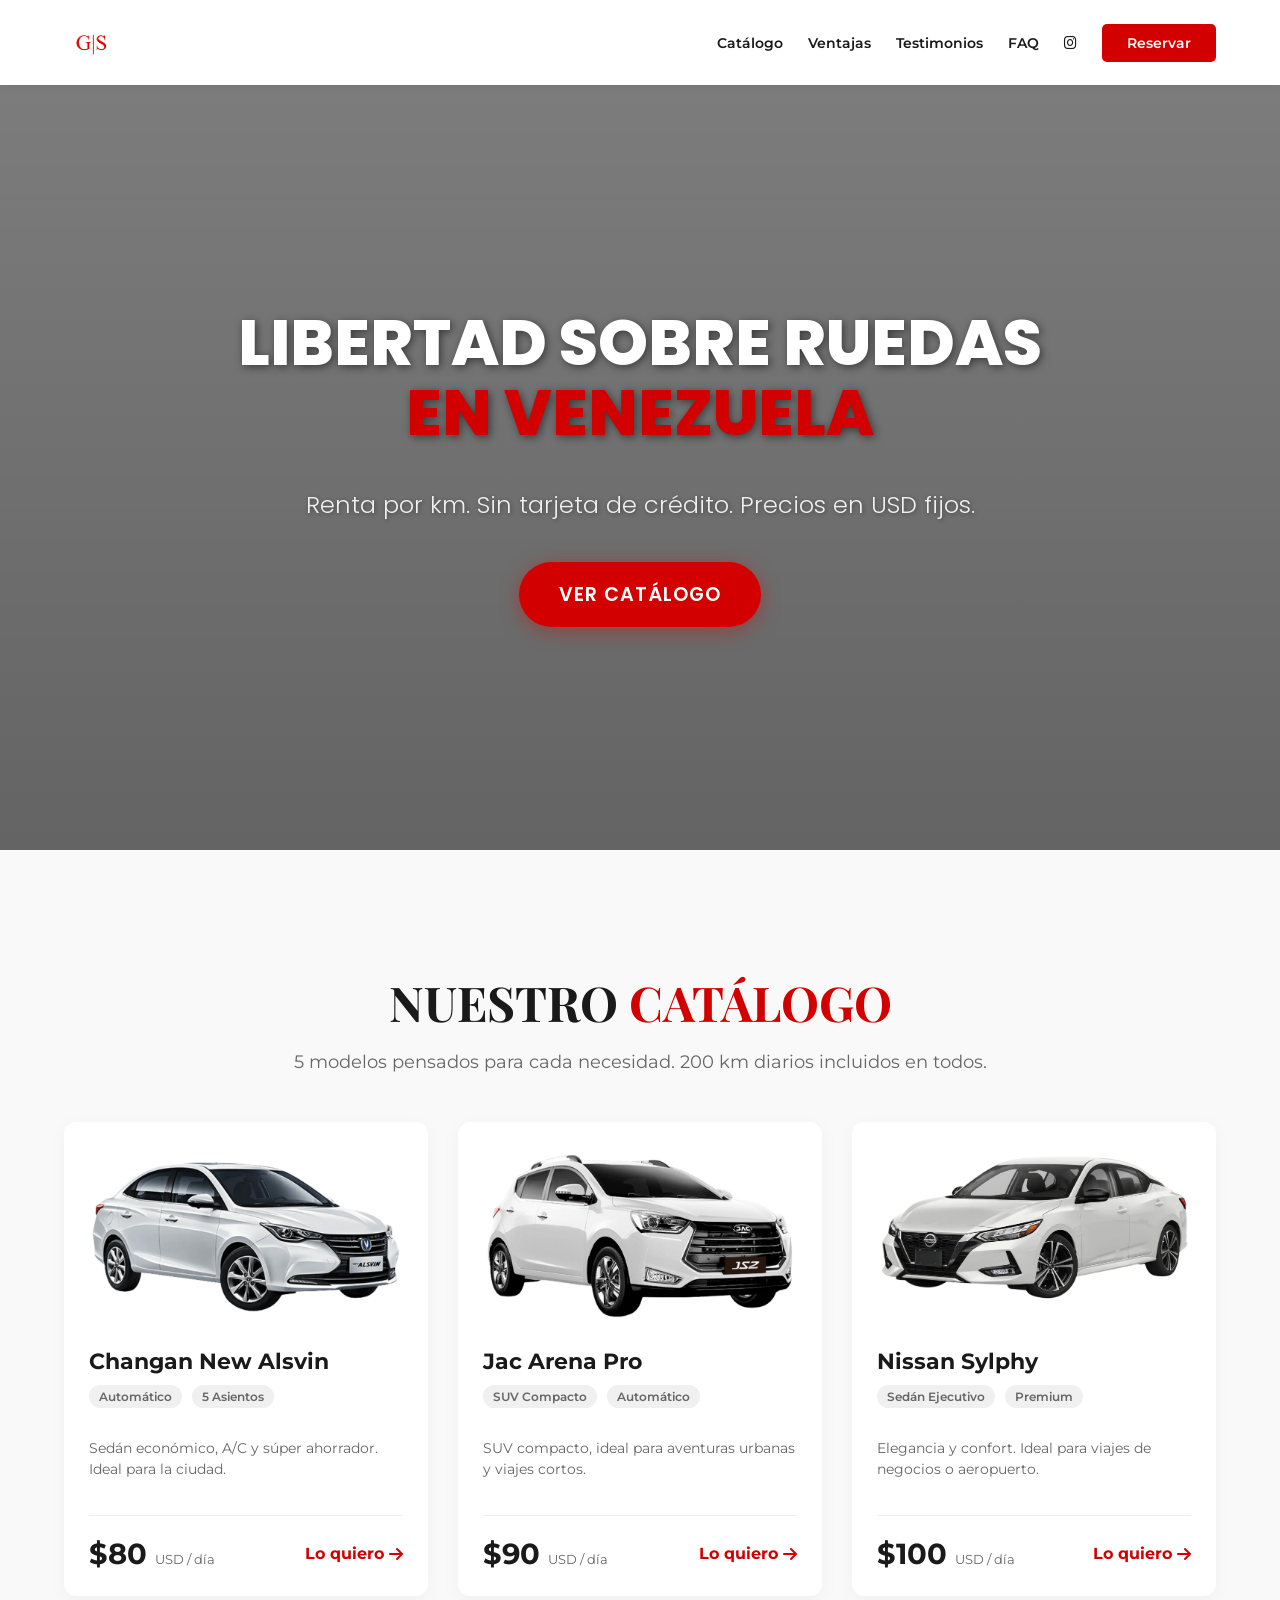
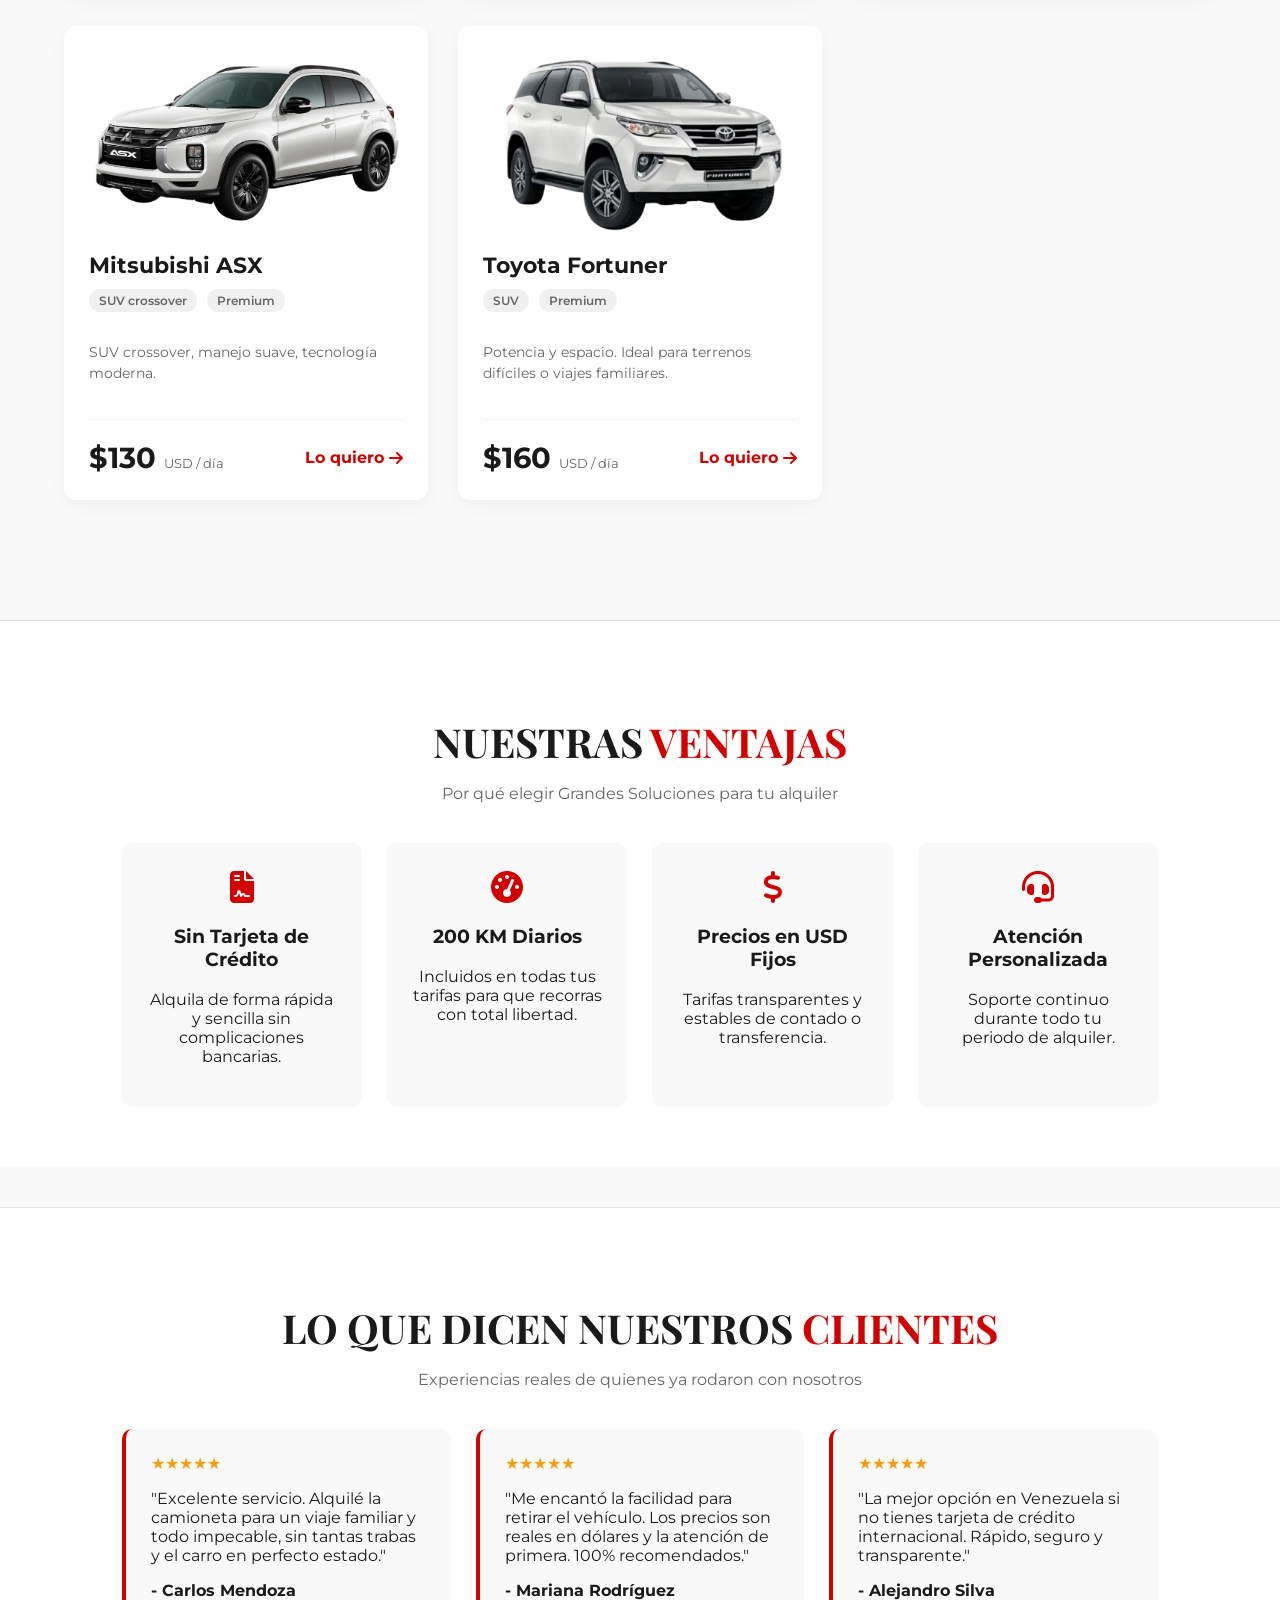
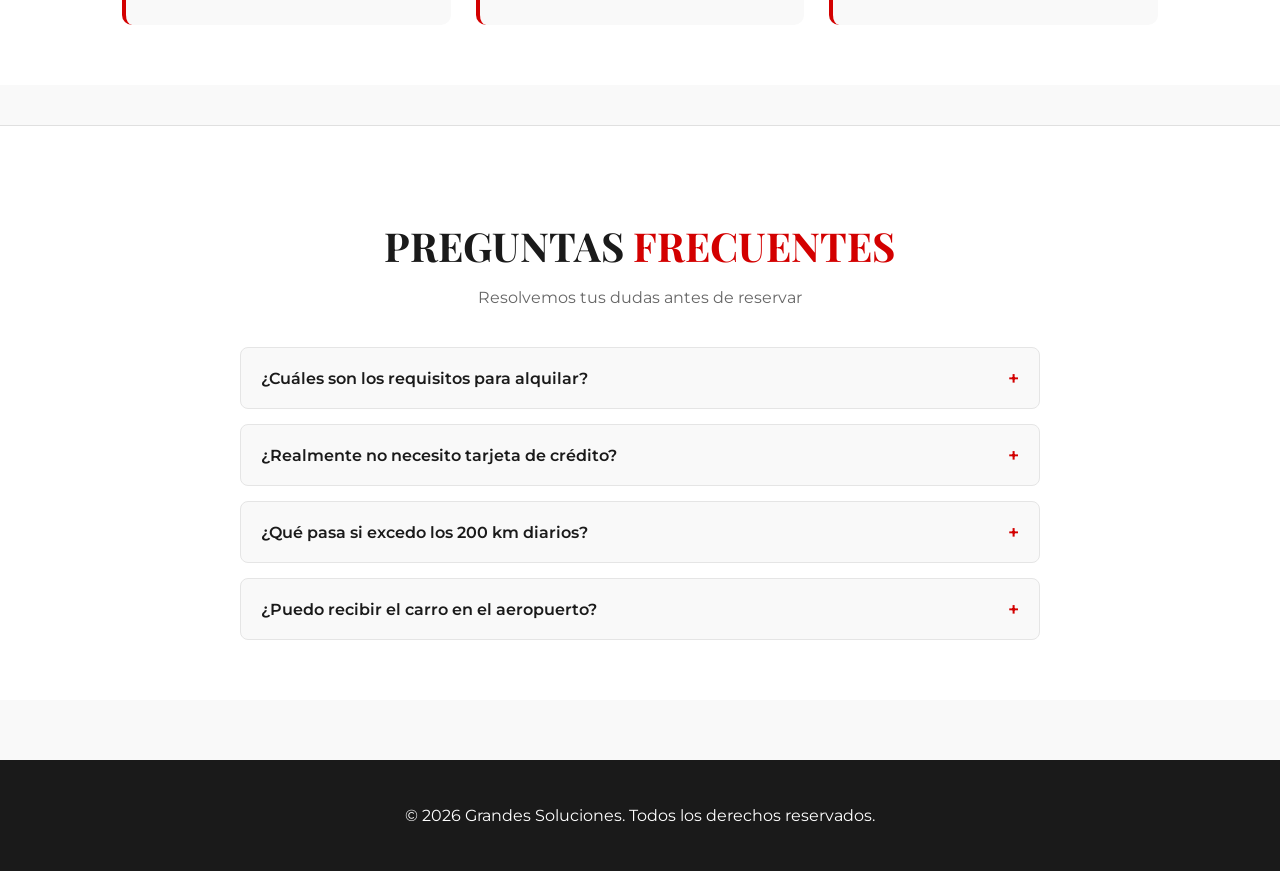
==== commit c46aee32: "Add files via upload" ====
--- a/index.html
+++ b/index.html
@@ -3,205 +3,450 @@
 <head>
     <meta charset="UTF-8">
     <meta name="viewport" content="width=device-width, initial-scale=1.0">
-    <title>Grandes Soluciones | Renta de autos por km en Venezuela</title>
-    <!-- Fuentes Google -->
-    <link rel="preconnect" href="https://fonts.googleapis.com">
-    <link rel="preconnect" href="https://fonts.gstatic.com" crossorigin>
-    <link href="https://fonts.googleapis.com/css2?family=Playfair+Display:wght@700&family=Inter:wght@300;400;600;700&display=swap" rel="stylesheet">
-    <!-- Estilos -->
-    <link rel="stylesheet" href="style.css">
+    <title>Grandes Soluciones - Alquiler de Vehículos</title>
     
-    <!-- Estilos específicos para la política de privacidad -->
+    <!-- Fuentes de Google -->
+    <link href="https://fonts.googleapis.com/css2?family=Montserrat:wght@400;600;700&family=Playfair+Display:wght@700&family=Poppins:wght@300;600;800&display=swap" rel="stylesheet">
+    
+    <!-- FontAwesome para íconos -->
+    <link rel="stylesheet" href="https://cdnjs.cloudflare.com/ajax/libs/font-awesome/6.4.0/css/all.min.css">
+    
     <style>
-        /* ===== POLÍTICA DE PRIVACIDAD ===== */
-        .privacy-policy-wrapper {
-            max-width: 1100px;
-            margin: 2rem auto;
-            padding: 0 24px;
-        }
-
-        .privacy-policy {
-            background: #ffffff;
+        /* --- ESTILOS GLOBALES Y VARIABLES --- */
+        :root {
+            --color-principal: #d30000; 
+            --color-hover: #a30000; 
+            --texto-oscuro: #1A1A1A;
+            --texto-gris: #666666;
+            --fondo-claro: #F9F9F9;
+        }
+
+        html {
+            scroll-behavior: smooth;
+        }
+
+        body {
+            font-family: 'Montserrat', sans-serif;
+            background-color: var(--fondo-claro);
+            margin: 0;
+            padding: 0;
+            color: var(--texto-oscuro);
+        }
+
+        .container {
+            width: 90%;
+            max-width: 1200px;
+            margin: 0 auto;
+        }
+
+        /* --- BARRA DE NAVEGACIÓN --- */
+        .navbar {
+            display: flex;
+            justify-content: space-between;
+            align-items: center;
+            padding: 15px 5%;
+            background-color: white;
+            box-shadow: 0 2px 10px rgba(0,0,0,0.05);
+            position: sticky;
+            top: 0;
+            z-index: 1000;
+        }
+
+        .logo-link {
+            display: flex;
+            align-items: center;
+            text-decoration: none;
+        }
+
+        .logo-img {
+            height: 55px;
+            width: auto;
+            object-fit: contain;
+        }
+
+        .nav-links {
+            display: flex;
+            align-items: center;
+            gap: 25px;
+        }
+
+        .nav-links a {
+            text-decoration: none;
+            color: var(--texto-oscuro);
+            font-weight: 600;
+            font-size: 0.9rem;
+            transition: color 0.3s;
+        }
+
+        .nav-links a:hover {
+            color: var(--color-principal);
+        }
+
+        .instagram-icon {
+            font-size: 1.4rem;
+            color: var(--texto-oscuro);
+        }
+
+        .instagram-icon:hover {
+            color: #E1306C;
+        }
+
+        .btn-reservar {
+            background-color: var(--color-principal);
+            color: white !important;
+            padding: 10px 25px;
+            border-radius: 5px;
+            transition: background 0.3s !important;
+        }
+
+        .btn-reservar:hover {
+            background-color: var(--color-hover);
+        }
+
+        /* --- SECCIÓN HERO (PORTADA) --- */
+        .hero {
+            background: linear-gradient(rgba(0, 0, 0, 0.5), rgba(0, 0, 0, 0.6)), 
+                        url('https://images.unsplash.com/photo-1449965408869-eaa3f722e40d?q=80&w=2070&auto=format&fit=crop') center/cover no-repeat;
+            height: 85vh; 
+            display: flex;
+            align-items: center;
+            justify-content: center;
+            text-align: center;
+            color: white;
+            margin-bottom: 40px; 
+        }
+
+        .hero-content {
+            display: flex;
+            flex-direction: column;
+            align-items: center;
+            gap: 15px;
+            font-family: 'Poppins', sans-serif;
+        }
+
+        .hero h1 {
+            font-size: 4rem;
+            font-weight: 800;
+            line-height: 1.1;
+            margin: 0;
+            text-transform: uppercase;
+            text-shadow: 2px 2px 8px rgba(0,0,0,0.5);
+        }
+
+        .hero h1 span {
+            color: var(--color-principal); 
+        }
+
+        .hero p {
+            font-size: 1.5rem;
+            font-weight: 300;
+            margin-bottom: 25px;
+            text-shadow: 1px 1px 4px rgba(0,0,0,0.4);
+            opacity: 0.9;
+        }
+
+        .btn-principal {
+            background-color: var(--color-principal);
+            color: white;
+            padding: 18px 40px;
+            text-decoration: none;
+            font-size: 1.2rem;
+            font-weight: 600;
+            border-radius: 50px;
+            text-transform: uppercase;
+            letter-spacing: 1px;
+            box-shadow: 0 4px 20px rgba(211, 0, 0, 0.4);
+            transition: all 0.3s ease;
+        }
+
+        .btn-principal:hover {
+            transform: translateY(-5px);
+            background-color: var(--color-hover);
+            box-shadow: 0 8px 30px rgba(211, 0, 0, 0.6);
+        }
+
+        /* --- SECCIÓN CATÁLOGO --- */
+        .catalogo-section {
+            padding: 40px 5% 80px 5%;
+            text-align: center;
+        }
+
+        .catalogo-header h2 {
+            font-family: 'Playfair Display', serif;
+            font-size: 3rem;
+            margin-bottom: 10px;
+        }
+
+        .catalogo-header h2 span {
+            color: var(--color-principal);
+        }
+
+        .catalogo-header p {
+            color: var(--texto-gris);
+            font-size: 1.1rem;
+            margin-bottom: 50px;
+        }
+
+        .grid-vehiculos {
+            display: grid;
+            grid-template-columns: repeat(auto-fit, minmax(300px, 1fr));
+            gap: 30px;
+            max-width: 1200px;
+            margin: 0 auto;
+        }
+
+        .card-vehiculo {
+            background: white;
             border-radius: 12px;
-            padding: 3rem;
-            box-shadow: 0 4px 24px rgba(0, 0, 0, 0.06);
-            color: #1a1a1a;
-        }
-
-        .privacy-policy h1 {
+            padding: 25px;
+            box-shadow: 0 5px 20px rgba(0,0,0,0.04);
+            transition: transform 0.3s ease, box-shadow 0.3s ease;
+            display: flex;
+            flex-direction: column;
+            text-align: left;
+        }
+
+        .card-vehiculo:hover {
+            transform: translateY(-10px);
+            box-shadow: 0 15px 30px rgba(0,0,0,0.1);
+        }
+
+        .card-vehiculo img {
+            width: 100%;
+            height: 180px;
+            object-fit: contain;
+            margin-bottom: 20px;
+        }
+
+        .card-vehiculo h3 {
+            font-size: 1.4rem;
+            margin: 0 0 10px 0;
+        }
+
+        .card-vehiculo p {
+            color: var(--texto-gris);
+            font-size: 0.9rem;
+            line-height: 1.5;
+            flex-grow: 1;
+        }
+
+        .tags {
+            display: flex;
+            gap: 10px;
+            margin-bottom: 15px;
+        }
+
+        .tags span {
+            background-color: #f0f0f0;
+            color: var(--texto-gris);
+            font-size: 0.75rem;
+            padding: 4px 10px;
+            border-radius: 20px;
+            font-weight: 600;
+        }
+
+        .card-footer {
+            display: flex;
+            justify-content: space-between;
+            align-items: center;
+            margin-top: 20px;
+            border-top: 1px solid #eee;
+            padding-top: 20px;
+        }
+
+        .precio {
+            font-size: 1.8rem;
+            font-weight: 700;
+        }
+
+        .precio span {
+            font-size: 0.8rem;
+            color: var(--texto-gris);
+            font-weight: 400;
+        }
+
+        .link-quiero {
+            color: var(--color-principal);
+            text-decoration: none;
+            font-weight: 700;
+            font-size: 1rem;
+            transition: transform 0.3s;
+            display: flex;
+            align-items: center;
+            gap: 5px;
+        }
+
+        .card-vehiculo:hover .link-quiero {
+            transform: translateX(5px);
+        }
+
+        /* --- NUEVAS SECCIONES: VENTAJAS, TESTIMONIOS, FAQ --- */
+        .seccion-extra {
+            padding: 60px 5%;
+            background-color: #ffffff;
+            margin-top: 40px;
+            border-top: 1px solid #e0e0e0;
+        }
+
+        .seccion-extra h2 {
+            text-align: center;
             font-family: 'Playfair Display', serif;
-            font-size: 2.8rem;
-            color: #1a1a1a;
-            margin-bottom: 0.3rem;
-        }
-
-        .privacy-policy .last-updated {
-            color: #888;
-            font-size: 0.95rem;
-            margin-bottom: 2rem;
-            border-bottom: 1px solid #e8e8e8;
-            padding-bottom: 1rem;
-        }
-
-        .privacy-policy h2 {
-            font-family: 'Inter', sans-serif;
-            font-size: 1.8rem;
-            color: #1a1a1a;
-            margin-top: 2.5rem;
-            margin-bottom: 1rem;
-            border-bottom: 2px solid #d4af37;
-            padding-bottom: 0.4rem;
-        }
-
-        .privacy-policy h3 {
-            font-family: 'Inter', sans-serif;
-            font-size: 1.3rem;
-            color: #1a1a1a;
-            margin-top: 1.8rem;
-            margin-bottom: 0.8rem;
-        }
-
-        .privacy-policy p,
-        .privacy-policy li {
-            font-family: 'Inter', sans-serif;
-            font-size: 1rem;
-            color: #444;
-            line-height: 1.8;
-        }
-
-        .privacy-policy ul {
-            padding-left: 1.5rem;
-            margin: 0.8rem 0;
-        }
-
-        .privacy-policy li {
-            margin-bottom: 0.3rem;
-        }
-
-        .privacy-policy a {
-            color: #d4af37;
+            font-size: 2.5rem;
+            margin-bottom: 10px;
+        }
+
+        .seccion-extra h2 span {
+            color: var(--color-principal);
+        }
+
+        .subtitulo-seccion {
+            text-align: center;
+            color: var(--texto-gris);
+            margin-bottom: 40px;
+        }
+
+        /* Grid de Ventajas */
+        .ventajas-grid {
+            display: grid;
+            grid-template-columns: repeat(auto-fit, minmax(220px, 1fr));
+            gap: 25px;
+            max-width: 1200px;
+            margin: 0 auto;
+        }
+
+        .ventaja-item {
+            background: var(--fondo-claro);
+            padding: 25px;
+            border-radius: 10px;
+            text-align: center;
+        }
+
+        .ventaja-icono {
+            font-size: 2rem;
+            color: var(--color-principal);
+            margin-bottom: 15px;
+        }
+
+        /* Grid de Testimonios */
+        .testimonios-grid {
+            display: grid;
+            grid-template-columns: repeat(auto-fit, minmax(300px, 1fr));
+            gap: 25px;
+            max-width: 1200px;
+            margin: 0 auto;
+        }
+
+        .testimonio-card {
+            background: var(--fondo-claro);
+            padding: 25px;
+            border-radius: 10px;
+            border-left: 4px solid var(--color-principal);
+        }
+
+        .stars {
+            color: #f59e0b;
+            margin-bottom: 10px;
+        }
+
+        /* Estilos FAQ Acordeón */
+        .faq-list {
+            max-width: 800px;
+            margin: 0 auto;
+            display: flex;
+            flex-direction: column;
+            gap: 15px;
+        }
+
+        .faq-item {
+            background: var(--fondo-claro);
+            border-radius: 8px;
+            overflow: hidden;
+            border: 1px solid #e5e5e5;
+        }
+
+        .faq-question {
+            padding: 18px 20px;
+            font-weight: 600;
+            cursor: pointer;
+            display: flex;
+            justify-content: space-between;
+            align-items: center;
+        }
+
+        .faq-question::after {
+            content: '+';
+            font-size: 1.2rem;
+            color: var(--color-principal);
+        }
+
+        .faq-item.active .faq-question::after {
+            content: '-';
+        }
+
+        .faq-answer {
+            max-height: 0;
+            overflow: hidden;
+            padding: 0 20px;
+            color: var(--texto-gris);
+            transition: max-height 0.3s ease, padding 0.3s ease;
+        }
+
+        .faq-item.active .faq-answer {
+            max-height: 200px;
+            padding: 0 20px 20px 20px;
+        }
+
+        /* Footer */
+        footer {
+            background: var(--texto-oscuro);
+            color: white;
+            text-align: center;
+            padding: 30px 20px;
+            margin-top: 60px;
+        }
+
+        footer a {
+            color: var(--color-principal);
             text-decoration: none;
-            font-weight: 500;
-            transition: color 0.3s ease;
-        }
-
-        .privacy-policy a:hover {
-            color: #1a1a1a;
-            text-decoration: underline;
-        }
-
-        .privacy-policy strong {
-            color: #1a1a1a;
-        }
-
-        .privacy-nav {
-            display: flex;
-            flex-wrap: wrap;
-            gap: 0.5rem 1.5rem;
-            background: #f8f9fa;
-            padding: 1rem 1.5rem;
-            border-radius: 8px;
-            margin: 1.5rem 0 2rem;
-            border: 1px solid #eee;
-        }
-
-        .privacy-nav a {
-            font-family: 'Inter', sans-serif;
-            font-size: 0.85rem;
-            color: #1a1a1a;
-            text-decoration: none;
-            font-weight: 500;
-            transition: color 0.3s ease;
-        }
-
-        .privacy-nav a:hover {
-            color: #d4af37;
-        }
-
-        .key-points {
-            background: #f8f9fa;
-            padding: 1.5rem 2rem;
-            border-radius: 8px;
-            border-left: 4px solid #d4af37;
-            margin: 1.5rem 0;
-        }
-
-        .key-points p {
-            margin-bottom: 0.5rem;
-        }
-
-        .key-points p:last-child {
-            margin-bottom: 0;
-        }
-
-        .key-points strong {
-            color: #1a1a1a;
         }
 
         @media (max-width: 768px) {
-            .privacy-policy {
-                padding: 1.5rem;
+            .nav-links {
+                display: none;
             }
-
-            .privacy-policy h1 {
-                font-size: 2.2rem;
+            .hero h1 {
+                font-size: 2.5rem;
             }
-
-            .privacy-policy h2 {
-                font-size: 1.5rem;
+            .hero p {
+                font-size: 1.1rem;
             }
-
-            .privacy-nav {
-                flex-direction: column;
-                gap: 0.3rem;
-                padding: 0.8rem 1rem;
-            }
-
-            .key-points {
-                padding: 1rem 1.2rem;
-            }
-
-            .privacy-policy-wrapper {
-                margin: 1rem auto;
-                padding: 0 16px;
-            }
-        }
-
-        @media (max-width: 480px) {
-            .privacy-policy {
-                padding: 1rem;
-            }
-
-            .privacy-policy h1 {
-                font-size: 1.8rem;
+            .btn-principal {
+                padding: 15px 30px;
+                font-size: 1rem;
             }
         }
     </style>
 </head>
 <body>
 
-    <!-- ===== BARRA DE NAVEGACIÓN ===== -->
+    <!-- 1. BARRA DE NAVEGACIÓN -->
     <header class="navbar">
-        <div class="container">
-            <a href="#" class="logo">GRANDES<span>SOLUCIONES</span></a>
-            <nav>
-                <ul class="nav-links">
-                    <li><a href="#catalogo">Catálogo</a></li>
-                    <li><a href="#ventajas">Ventajas</a></li>
-                    <li><a href="#testimonios">Testimonios</a></li>
-                    <li><a href="#faq">FAQ</a></li>
-                    <li><a href="#contacto" class="btn-cta-nav">Reservar</a></li>
-                </ul>
-            </nav>
-            <div class="hamburger">
-                <span></span>
-                <span></span>
-                <span></span>
-            </div>
-        </div>
+        <a href="#" class="logo-link">
+            <img src="G_S.webp" alt="Logo Grandes Soluciones" class="logo-img">
+        </a>
+        <nav class="nav-links">
+            <a href="#catalogo">Catálogo</a>
+            <a href="#ventajas">Ventajas</a>
+            <a href="#testimonios">Testimonios</a>
+            <a href="#faq">FAQ</a>
+            <a href="https://instagram.com/tu_usuario" target="_blank" class="instagram-icon" title="Síguenos en Instagram">
+                <i class="fab fa-instagram"></i>
+            </a>
+            <a href="#reservar" class="btn-reservar">Reservar</a>
+        </nav>
     </header>
 
-    <!-- ===== SECCIÓN HERO ===== -->
+    <!-- 2. SECCIÓN HERO (PORTADA) -->
     <section class="hero">
         <div class="container hero-content">
             <h1>LIBERTAD SOBRE RUEDAS <br><span>EN VENEZUELA</span></h1>
@@ -210,413 +455,199 @@
         </div>
     </section>
 
-    <!-- ===== CARACTERÍSTICAS DESTACADAS ===== -->
-    <section class="features-highlight">
-        <div class="container">
-            <div class="features-grid">
-                <div class="feature-item">
-                    <div class="icono">🛣️</div>
-                    <h3>200 km diarios</h3>
-                    <p>Incluidos en todos los vehículos</p>
-                </div>
-                <div class="feature-item">
-                    <div class="icono">💳</div>
-                    <h3>Sin tarjeta de crédito</h3>
-                    <p>Paga con débito, efectivo o cripto</p>
-                </div>
-                <div class="feature-item">
-                    <div class="icono">📱</div>
-                    <h3>Contrato digital</h3>
-                    <p>Firma en 2 minutos desde tu celular</p>
-                </div>
-                <div class="feature-item">
-                    <div class="icono">💲</div>
-                    <h3>Precios en USD fijos</h3>
-                    <p>El precio que ves, es el que pagas</p>
-                </div>
-            </div>
+    <!-- 3. SECCIÓN DE CATÁLOGO -->
+    <section class="catalogo-section" id="catalogo">
+        <div class="catalogo-header">
+            <h2>NUESTRO <span>CATÁLOGO</span></h2>
+            <p>5 modelos pensados para cada necesidad. 200 km diarios incluidos en todos.</p>
+        </div>
+
+        <div class="grid-vehiculos">
+            
+            <!-- TARJETA 1 -->
+            <div class="card-vehiculo">
+                <img src="img/changan-alsvin.png" alt="Changan New Alsvin">
+                <h3>Changan New Alsvin</h3>
+                <div class="tags">
+                    <span>Automático</span>
+                    <span>5 Asientos</span>
+                </div>
+                <p>Sedán económico, A/C y súper ahorrador. Ideal para la ciudad.</p>
+                <div class="card-footer">
+                    <div class="precio">$80 <span>USD / día</span></div>
+                    <a href="#reservar" class="link-quiero">Lo quiero <i class="fas fa-arrow-right"></i></a>
+                </div>
+            </div>
+
+            <!-- TARJETA 2 -->
+            <div class="card-vehiculo">
+                <img src="img/jac-arenapro.png" alt="Jac Arena Pro">
+                <h3>Jac Arena Pro</h3>
+                <div class="tags">
+                    <span>SUV Compacto</span>
+                    <span>Automático</span>
+                </div>
+                <p>SUV compacto, ideal para aventuras urbanas y viajes cortos.</p>
+                <div class="card-footer">
+                    <div class="precio">$90 <span>USD / día</span></div>
+                    <a href="#reservar" class="link-quiero">Lo quiero <i class="fas fa-arrow-right"></i></a>
+                </div>
+            </div>
+
+            <!-- TARJETA 3 -->
+            <div class="card-vehiculo">
+                <img src="img/nissan-sylphy.png" alt="Nissan Sylphy">
+                <h3>Nissan Sylphy</h3>
+                <div class="tags">
+                    <span>Sedán Ejecutivo</span>
+                    <span>Premium</span>
+                </div>
+                <p>Elegancia y confort. Ideal para viajes de negocios o aeropuerto.</p>
+                <div class="card-footer">
+                    <div class="precio">$100 <span>USD / día</span></div>
+                    <a href="#reservar" class="link-quiero">Lo quiero <i class="fas fa-arrow-right"></i></a>
+                </div>
+            </div>
+            
+            <!-- TARJETA 4 -->
+            <div class="card-vehiculo">
+                <img src="img/mitsubishi-asx.png" alt="Mitsubishi ASX">
+                <h3>Mitsubishi ASX</h3>
+                <div class="tags">
+                    <span>SUV crossover</span>
+                    <span>Premium</span>
+                </div>
+                <p>SUV crossover, manejo suave, tecnología moderna.</p>
+                <div class="card-footer">
+                    <div class="precio">$130 <span>USD / día</span></div>
+                    <a href="#reservar" class="link-quiero">Lo quiero <i class="fas fa-arrow-right"></i></a>
+                </div>
+            </div>
+
+            <!-- TARJETA 5 -->
+            <div class="card-vehiculo">
+                <img src="img/toyota-fortuner.png" alt="Toyota Fortuner">
+                <h3>Toyota Fortuner</h3>
+                <div class="tags">
+                    <span>SUV</span>
+                    <span>Premium</span>
+                </div>
+                <p>Potencia y espacio. Ideal para terrenos difíciles o viajes familiares.</p>
+                <div class="card-footer">
+                    <div class="precio">$160 <span>USD / día</span></div>
+                    <a href="#reservar" class="link-quiero">Lo quiero <i class="fas fa-arrow-right"></i></a>
+                </div>
+            </div>
+
         </div>
     </section>
 
-    <!-- ===== CATÁLOGO ===== -->
-    <section id="catalogo" class="catalogo">
+    <!-- 4. SECCIÓN DE VENTAJAS -->
+    <section class="seccion-extra" id="ventajas">
         <div class="container">
-            <h2>NUESTRO <span>CATÁLOGO</span></h2>
-            <p class="subtitulo">5 modelos pensados para cada necesidad. 200 km diarios incluidos en todos.</p>
-            <div class="catalogo-grid">
-                <!-- Auto 1 -->
-                <div class="car-card">
-                    <div class="image-wrapper">
-                        <img src="img/changan-alsvin.jpg" alt="Changan New Alsvin">
-                    </div>
-                    <h3>Changan New Alsvin</h3>
-                    <p class="car-desc">Sedán económico, automático, A/C y súper ahorrador. Ideal para ciudad.</p>
-                    <p class="precio">$28 <span>USD / día</span></p>
-                    <a href="#contacto" class="btn-card">Lo quiero →</a>
-                </div>
-                <!-- Auto 2 -->
-                <div class="car-card">
-                    <div class="image-wrapper">
-                        <img src="img/jac-arenapro.jpg" alt="Jac Arena Pro">
-                    </div>
-                    <h3>Jac Arena Pro</h3>
-                    <p class="car-desc">SUV compacto, ideal para aventuras urbanas y viajes cortos.</p>
-                    <p class="precio">$35 <span>USD / día</span></p>
-                    <a href="#contacto" class="btn-card">Lo quiero →</a>
-                </div>
-                <!-- Auto 3 -->
-                <div class="car-card">
-                    <div class="image-wrapper">
-                        <img src="img/nissan-sylphy.jpg" alt="Nissan Sylphy">
-                    </div>
-                    <h3>Nissan Sylphy</h3>
-                    <p class="car-desc">Elegancia y confort. Ideal para viajes de negocios o aeropuerto.</p>
-                    <p class="precio">$38 <span>USD / día</span></p>
-                    <a href="#contacto" class="btn-card">Lo quiero →</a>
-                </div>
-                <!-- Auto 4 -->
-                <div class="car-card">
-                    <div class="image-wrapper">
-                        <img src="img/mitsubishi-asx.jpg" alt="Mitsubishi ASX">
-                    </div>
-                    <h3>Mitsubishi ASX</h3>
-                    <p class="car-desc">SUV crossover, manejo suave, tecnología moderna.</p>
-                    <p class="precio">$45 <span>USD / día</span></p>
-                    <a href="#contacto" class="btn-card">Lo quiero →</a>
-                </div>
-                <!-- Auto 5 -->
-                <div class="car-card">
-                    <div class="image-wrapper">
-                        <img src="img/toyota-fortuner.jpg" alt="Toyota Fortuner">
-                    </div>
-                    <h3>Toyota Fortuner</h3>
-                    <p class="car-desc">Potencia y espacio. Ideal para terrenos difíciles o viajes familiares.</p>
-                    <p class="precio">$59 <span>USD / día</span></p>
-                    <a href="#contacto" class="btn-card">Lo quiero →</a>
+            <h2>NUESTRAS <span>VENTAJAS</span></h2>
+            <p class="subtitulo-seccion">Por qué elegir Grandes Soluciones para tu alquiler</p>
+            <div class="ventajas-grid">
+                <div class="ventaja-item">
+                    <div class="ventaja-icono"><i class="fas fa-file-contract"></i></div>
+                    <h3>Sin Tarjeta de Crédito</h3>
+                    <p>Alquila de forma rápida y sencilla sin complicaciones bancarias.</p>
+                </div>
+                <div class="ventaja-item">
+                    <div class="ventaja-icono"><i class="fas fa-tachometer-alt"></i></div>
+                    <h3>200 KM Diarios</h3>
+                    <p>Incluidos en todas tus tarifas para que recorras con total libertad.</p>
+                </div>
+                <div class="ventaja-item">
+                    <div class="ventaja-icono"><i class="fas fa-dollar-sign"></i></div>
+                    <h3>Precios en USD Fijos</h3>
+                    <p>Tarifas transparentes y estables de contado o transferencia.</p>
+                </div>
+                <div class="ventaja-item">
+                    <div class="ventaja-icono"><i class="fas fa-headset"></i></div>
+                    <h3>Atención Personalizada</h3>
+                    <p>Soporte continuo durante todo tu periodo de alquiler.</p>
                 </div>
             </div>
         </div>
     </section>
 
-    <!-- ===== VENTAJAS ===== -->
-    <section id="ventajas" class="ventajas">
+    <!-- 5. SECCIÓN DE TESTIMONIOS -->
+    <section class="seccion-extra" id="testimonios">
         <div class="container">
-            <h2>REVOLUCIONAMOS LA <span>MOVILIDAD</span></h2>
-            <p class="subtitulo">Sin letras chiquitas. Transparencia total desde el primer kilómetro.</p>
-            <div class="ventajas-grid">
-                <div class="ventaja-item">
-                    <div class="ventaja-icono">💳</div>
-                    <h3>Sin Tarjeta de Crédito</h3>
-                    <p>Renta con débito internacional, efectivo (USD) o cripto. Nada de bloqueos.</p>
-                </div>
-                <div class="ventaja-item">
-                    <div class="ventaja-icono">📄</div>
-                    <h3>Sin Filas ni Papeleos</h3>
-                    <p>Todo el contrato se firma digitalmente en 2 minutos desde tu celular.</p>
-                </div>
-                <div class="ventaja-item">
-                    <div class="ventaja-icono">⚡</div>
-                    <h3>Km Flexibles</h3>
-                    <p>¿Necesitas más km? Contáctanos por WhatsApp y ajustamos tu plan al instante.</p>
-                </div>
-                <div class="ventaja-item">
-                    <div class="ventaja-icono">🏆</div>
-                    <h3>Relación calidad-costo</h3>
-                    <p>Nadie nos iguala. Pioneros en renta por km en Venezuela.</p>
+            <h2>LO QUE DICEN NUESTROS <span>CLIENTES</span></h2>
+            <p class="subtitulo-seccion">Experiencias reales de quienes ya rodaron con nosotros</p>
+            <div class="testimonios-grid">
+                <div class="testimonio-card">
+                    <div class="stars">★★★★★</div>
+                    <p>"Excelente servicio. Alquilé la camioneta para un viaje familiar y todo impecable, sin tantas trabas y el carro en perfecto estado."</p>
+                    <strong>- Carlos Mendoza</strong>
+                </div>
+                <div class="testimonio-card">
+                    <div class="stars">★★★★★</div>
+                    <p>"Me encantó la facilidad para retirar el vehículo. Los precios son reales en dólares y la atención de primera. 100% recomendados."</p>
+                    <strong>- Mariana Rodríguez</strong>
+                </div>
+                <div class="testimonio-card">
+                    <div class="stars">★★★★★</div>
+                    <p>"La mejor opción en Venezuela si no tienes tarjeta de crédito internacional. Rápido, seguro y transparente."</p>
+                    <strong>- Alejandro Silva</strong>
                 </div>
             </div>
         </div>
     </section>
 
-    <!-- ===== TESTIMONIOS ===== -->
-    <section id="testimonios" class="testimonials">
+    <!-- 6. SECCIÓN DE FAQ (PREGUNTAS FRECUENTES) -->
+    <section class="seccion-extra" id="faq">
         <div class="container">
-            <h2>LO QUE DICEN <span>NUESTROS CLIENTES</span></h2>
-            <div class="testimonials-grid">
-                <div class="testimonial-item">
-                    <div class="stars">★★★★★</div>
-                    <p>"Nunca había visto un modelo tan transparente en Venezuela. Renté un Nissan Sylphy por 3 días, manejé 550 km y pagué exactamente lo acordado en USD. Sin tarjeta de crédito fue una grata sorpresa."</p>
-                    <h4>— Carlos Mendoza</h4>
-                    <p class="ubicacion">Caracas</p>
-                </div>
-                <div class="testimonial-item">
-                    <div class="stars">★★★★★</div>
-                    <p>"El proceso de reserva fue increíblemente fácil. El auto estaba impecable y el trato del equipo fue excelente. Definitivamente volveré a rentar con ellos."</p>
-                    <h4>— María Fernández</h4>
-                    <p class="ubicacion">Valencia</p>
-                </div>
-                <div class="testimonial-item">
-                    <div class="stars">★★★★★</div>
-                    <p>"La libertad de manejar sin preocuparme por el kilometraje es lo mejor. Los precios son justos y la atención personalizada marca la diferencia."</p>
-                    <h4>— José Rodríguez</h4>
-                    <p class="ubicacion">Maracaibo</p>
+            <h2>PREGUNTAS <span>FRECUENTES</span></h2>
+            <p class="subtitulo-seccion">Resolvemos tus dudas antes de reservar</p>
+            <div class="faq-list">
+                <div class="faq-item">
+                    <div class="faq-question">¿Cuáles son los requisitos para alquilar?</div>
+                    <div class="faq-answer">Cédula de identidad o pasaporte vigente, licencia de conducir al día y cumplir con la edad mínima requerida, además de los datos de contacto y reserva.</div>
+                </div>
+                <div class="faq-item">
+                    <div class="faq-question">¿Realmente no necesito tarjeta de crédito?</div>
+                    <div class="faq-answer">¡Así es! Puedes realizar tu proceso de pago y reserva mediante métodos locales o efectivo en divisas, facilitando el acceso al vehículo.</div>
+                </div>
+                <div class="faq-item">
+                    <div class="faq-question">¿Qué pasa si excedo los 200 km diarios?</div>
+                    <div class="faq-answer">Los kilómetros adicionales tienen una tarifa preferencial accesible que se calcula al finalizar tu contrato de alquiler.</div>
+                </div>
+                <div class="faq-item">
+                    <div class="faq-question">¿Puedo recibir el carro en el aeropuerto?</div>
+                    <div class="faq-answer">Sí, coordinamos entregas y devoluciones estratégicas para adaptarnos a los tiempos de tu viaje. Consúltanos al momento de reservar.</div>
                 </div>
             </div>
         </div>
     </section>
 
-    <!-- ===== FAQ ===== -->
-    <section id="faq" class="faq">
-        <div class="container">
-            <h2>PREGUNTAS <span>FRECUENTES</span></h2>
-            <div class="faq-list">
-                <div class="faq-item">
-                    <div class="faq-question">¿Cómo funciona el sistema de km?</div>
-                    <div class="faq-answer">Prepagas 200 km diarios. Si necesitas más, pagas solo por los km adicionales a precio fijo en USD. Sin cargos ocultos. Revisa tu consumo en tiempo real desde nuestra app.</div>
-                </div>
-                <div class="faq-item">
-                    <div class="faq-question">¿Qué formas de pago aceptan?</div>
-                    <div class="faq-answer">Nuestros precios son fijos en USD. Puedes pagar con: débito internacional, efectivo en USD, o criptomonedas. Esto evita fluctuaciones del mercado y asegura precios transparentes.</div>
-                </div>
-                <div class="faq-item">
-                    <div class="faq-question">¿Dónde puedo recoger el auto?</div>
-                    <div class="faq-answer">Entregamos en Aeropuerto de Maiquetía, Caracas (Chacao, Altamira) y zonas de Caraballeda. Puedes solicitar entrega en otra ubicación consultando disponibilidad.</div>
-                </div>
-                <div class="faq-item">
-                    <div class="faq-question">¿Qué cobertura de seguro incluye?</div>
-                    <div class="faq-answer">Sí. Todos nuestros vehículos cuentan con cobertura integral: responsabilidad civil, robo, colisión y actos vandálicos. La póliza está lista cuando recibas el auto.</div>
-                </div>
-            </div>
-        </div>
-    </section>
-
-    <!-- =========================================================== -->
-    <!-- ===== SECCIÓN: POLÍTICA DE PRIVACIDAD (NUEVA) ===== -->
-    <!-- =========================================================== -->
-    <section id="politica-privacidad" class="privacy-policy-wrapper">
-        <div class="privacy-policy">
-
-            <h1>POLÍTICA DE PRIVACIDAD</h1>
-            <p class="last-updated">Última actualización: <strong>18 de julio de 2026</strong></p>
-
-            <p>Esta Política de Privacidad para <strong>Grandes Soluciones, S.L.</strong> (haciendo negocios como <strong>Grandes Soluciones</strong>) describe cómo y por qué podemos acceder, recopilar, almacenar, usar y/o compartir tus datos personales cuando utilizas nuestros servicios, incluyendo cuando:</p>
-
-            <ul>
-                <li>Visitas nuestro sitio web en <a href="https://grandessoluciones.com">https://grandessoluciones.com</a> o cualquier sitio nuestro que enlace a esta Política de Privacidad.</li>
-                <li>Usas <strong>Grandes Soluciones</strong>, una empresa dedicada al alquiler de vehículos para particulares y empresas a través de nuestro sitio web.</li>
-                <li>Te relacionas con nosotros en otras actividades relacionadas, incluyendo marketing o eventos.</li>
-            </ul>
-
-            <p><strong>¿Preguntas o inquietudes?</strong> Leer esta Política de Privacidad te ayudará a entender tus derechos y opciones de privacidad. Somos responsables de tomar decisiones sobre cómo se procesa tu información personal. Si no estás de acuerdo con nuestras políticas y prácticas, por favor no uses nuestros Servicios. Si aún tienes preguntas o inquietudes, contáctanos en <a href="#contacto">nuestro formulario de contacto</a>.</p>
-
-            <!-- Navegación interna -->
-            <div class="privacy-nav">
-                <a href="#resumen">Resumen</a>
-                <a href="#info">1. ¿Qué información recopilamos?</a>
-                <a href="#uso">2. ¿Cómo procesamos tu información?</a>
-                <a href="#bases">3. Bases legales</a>
-                <a href="#compartir">4. ¿Con quién compartimos?</a>
-                <a href="#redes">5. Inicios de sesión sociales</a>
-                <a href="#conservacion">6. ¿Cuánto tiempo guardamos?</a>
-                <a href="#seguridad">7. Seguridad</a>
-                <a href="#derechos">8. Tus derechos</a>
-                <a href="#dnt">9. Do-Not-Track</a>
-                <a href="#actualizaciones">10. Actualizaciones</a>
-                <a href="#contacto-politica">11. Contáctanos</a>
-                <a href="#revisar">12. Revisar o eliminar datos</a>
-            </div>
-
-            <!-- Resumen -->
-            <div id="resumen">
-                <h2>RESUMEN DE PUNTOS CLAVE</h2>
-                <div class="key-points">
-                    <p><strong>¿Qué información personal procesamos?</strong> Cuando visitas, usas o navegas en nuestros Servicios, podemos procesar información personal dependiendo de cómo interactúas con nosotros y los Servicios, las elecciones que haces, y los productos y funciones que utilizas.</p>
-                    <p><strong>¿Procesamos información sensible?</strong> No procesamos información sensible como origen racial, orientación sexual o creencias religiosas.</p>
-                    <p><strong>¿Recopilamos información de terceros?</strong> No recopilamos información de terceros.</p>
-                    <p><strong>¿Cómo procesamos tu información?</strong> Procesamos tu información para proporcionar, mejorar y administrar nuestros Servicios, comunicarnos contigo, para seguridad y prevención de fraudes, y para cumplir con la ley. También podemos procesar tu información para otros fines con tu consentimiento.</p>
-                    <p><strong>¿Compartimos información?</strong> Podemos compartir información en situaciones específicas y con terceros específicos.</p>
-                    <p><strong>¿Cómo mantenemos segura tu información?</strong> Contamos con procesos y procedimientos técnicos y organizativos adecuados para proteger tu información personal. Sin embargo, ninguna transmisión electrónica por internet o tecnología de almacenamiento puede garantizar ser 100% segura.</p>
-                    <p><strong>¿Cuáles son tus derechos?</strong> Dependiendo de tu ubicación geográfica, la ley de privacidad aplicable puede significar que tienes ciertos derechos sobre tu información personal.</p>
-                    <p><strong>¿Cómo ejercer tus derechos?</strong> La forma más fácil es contactándonos. Consideraremos y actuaremos sobre cualquier solicitud de acuerdo con las leyes de protección de datos aplicables.</p>
-                </div>
-            </div>
-
-            <!-- 1. Qué información recopilamos -->
-            <div id="info">
-                <h2>1. ¿QUÉ INFORMACIÓN RECOPILAMOS?</h2>
-                <h3>Información personal que nos proporcionas</h3>
-                <p>Recopilamos información personal que nos proporcionas voluntariamente cuando te registras en los Servicios, expresas interés en obtener información sobre nosotros o nuestros productos y Servicios, cuando participas en actividades en los Servicios, o cuando nos contactas.</p>
-                <p><strong>Información personal que proporcionas:</strong> La información personal que recopilamos depende del contexto de tus interacciones con nosotros y los Servicios, las elecciones que haces, y los productos y funciones que utilizas. La información personal que recopilamos puede incluir:</p>
-                <ul>
-                    <li>Nombres</li>
-                    <li>Direcciones de correo electrónico</li>
-                    <li>Números de teléfono</li>
-                </ul>
-                <p><strong>Información sensible:</strong> No procesamos información sensible.</p>
-                <p><strong>Datos de inicio de sesión social:</strong> Podemos ofrecerte la opción de registrarte con nosotros utilizando los datos de tu cuenta de redes sociales existente (como Facebook, X u otra cuenta de redes sociales). Si eliges registrarte de esta manera, recopilaremos cierta información de perfil sobre ti del proveedor de redes sociales.</p>
-                <p>Toda la información personal que nos proporcionas debe ser verdadera, completa y precisa, y debes notificarnos cualquier cambio en dicha información personal.</p>
-            </div>
-
-            <!-- 2. Cómo procesamos tu información -->
-            <div id="uso">
-                <h2>2. ¿CÓMO PROCESAMOS TU INFORMACIÓN?</h2>
-                <p>Procesamos tu información personal por diversas razones, dependiendo de cómo interactúas con nuestros Servicios, incluyendo:</p>
-                <ul>
-                    <li><strong>Para facilitar la creación y autenticación de cuentas y gestionar cuentas de usuario.</strong> Podemos procesar tu información para que puedas crear e iniciar sesión en tu cuenta, así como mantener tu cuenta en funcionamiento.</li>
-                    <li><strong>Para entregar y facilitar la entrega de servicios al usuario.</strong> Podemos procesar tu información para proporcionarte el servicio solicitado.</li>
-                    <li><strong>Para responder a consultas de usuarios y ofrecer soporte.</strong> Podemos procesar tu información para responder a tus consultas y resolver posibles problemas que puedas tener con el servicio solicitado.</li>
-                    <li><strong>Para enviarte información administrativa.</strong> Podemos procesar tu información para enviarte detalles sobre nuestros productos y servicios, cambios en nuestros términos y políticas, y otra información similar.</li>
-                    <li><strong>Para cumplir y gestionar tus pedidos.</strong> Podemos procesar tu información para cumplir y gestionar tus pedidos, pagos, devoluciones y cambios realizados a través de los Servicios.</li>
-                    <li><strong>Para permitir comunicaciones entre usuarios.</strong> Podemos procesar tu información si eliges usar cualquiera de nuestras ofertas que permitan la comunicación con otro usuario.</li>
-                    <li><strong>Para solicitar comentarios.</strong> Podemos procesar tu información cuando sea necesario para solicitar comentarios y contactarte sobre tu uso de nuestros Servicios.</li>
-                    <li><strong>Para enviarte comunicaciones de marketing y promocionales.</strong> Podemos procesar la información personal que nos envías para nuestros fines de marketing, si esto está de acuerdo con tus preferencias de marketing. Puedes optar por no recibir nuestros correos de marketing en cualquier momento.</li>
-                    <li><strong>Para mostrarte publicidad dirigida.</strong> Podemos procesar tu información para desarrollar y mostrar contenido y publicidad personalizada adaptada a tus intereses, ubicación y más.</li>
-                    <li><strong>Para proteger nuestros Servicios.</strong> Podemos procesar tu información como parte de nuestros esfuerzos para mantener nuestros Servicios seguros, incluido el monitoreo y prevención de fraudes.</li>
-                    <li><strong>Para identificar tendencias de uso.</strong> Podemos procesar información sobre cómo usas nuestros Servicios para comprender mejor cómo se están utilizando y así poder mejorarlos.</li>
-                    <li><strong>Para determinar la efectividad de nuestras campañas de marketing y promocionales.</strong> Podemos procesar tu información para comprender mejor cómo proporcionar campañas de marketing y promocionales que sean más relevantes para ti.</li>
-                    <li><strong>Para salvar o proteger un interés vital.</strong> Podemos procesar tu información cuando sea necesario para salvar o proteger el interés vital de una persona, como para prevenir daños.</li>
-                </ul>
-            </div>
-
-            <!-- 3. Bases legales -->
-            <div id="bases">
-                <h2>3. ¿QUÉ BASES LEGALES USAMOS PARA PROCESAR TU INFORMACIÓN?</h2>
-                <p>Solo procesamos tu información personal cuando creemos que es necesario y tenemos una razón legal válida para hacerlo según la ley aplicable, como con tu consentimiento, para cumplir con las leyes, para proporcionarte servicios, para cumplir con nuestras obligaciones contractuales, para proteger tus derechos o para cumplir con nuestros intereses comerciales legítimos.</p>
-                <p>El Reglamento General de Protección de Datos (GDPR) y el GDPR del Reino Unido requieren que expliquemos las bases legales válidas en las que nos basamos para procesar tu información personal. Podemos basarnos en las siguientes bases legales:</p>
-                <ul>
-                    <li><strong>Consentimiento.</strong> Podemos procesar tu información si nos has dado permiso para usar tu información personal para un propósito específico. Puedes retirar tu consentimiento en cualquier momento.</li>
-                    <li><strong>Ejecución de un contrato.</strong> Podemos procesar tu información personal cuando creemos que es necesario para cumplir con nuestras obligaciones contractuales contigo, incluida la prestación de nuestros Servicios o a petición tuya antes de celebrar un contrato contigo.</li>
-                    <li><strong>Intereses legítimos.</strong> Podemos procesar tu información cuando creemos que es razonablemente necesario para lograr nuestros intereses comerciales legítimos y esos intereses no superan tus intereses y derechos y libertades fundamentales. Por ejemplo, podemos procesar tu información personal para algunos de los propósitos descritos para:</li>
-                    <ul>
-                        <li>Enviar a los usuarios información sobre ofertas especiales y descuentos en nuestros productos y servicios.</li>
-                        <li>Desarrollar y mostrar contenido publicitario personalizado y relevante para nuestros usuarios.</li>
-                        <li>Analizar cómo se utilizan nuestros Servicios para mejorarlos y retener usuarios.</li>
-                        <li>Apoyar nuestras actividades de marketing.</li>
-                        <li>Diagnosticar problemas y/o prevenir actividades fraudulentas.</li>
-                        <li>Comprender cómo nuestros usuarios usan nuestros productos y servicios para mejorar la experiencia del usuario.</li>
-                    </ul>
-                    <li><strong>Obligaciones legales.</strong> Podemos procesar tu información cuando creemos que es necesario para cumplir con nuestras obligaciones legales, como cooperar con un organismo encargado de hacer cumplir la ley o una agencia reguladora, ejercer o defender nuestros derechos legales, o divulgar tu información como evidencia en litigios en los que estamos involucrados.</li>
-                    <li><strong>Intereses vitales.</strong> Podemos procesar tu información cuando creemos que es necesario para proteger tus intereses vitales o los intereses vitales de un tercero, como situaciones que involucran amenazas potenciales para la seguridad de cualquier persona.</li>
-                </ul>
-            </div>
-
-            <!-- 4. Con quién compartimos -->
-            <div id="compartir">
-                <h2>4. ¿CUÁNDO Y CON QUIÉN COMPARTIMOS TU INFORMACIÓN PERSONAL?</h2>
-                <p>Podemos compartir tu información en situaciones específicas descritas en esta sección.</p>
-                <ul>
-                    <li><strong>Transferencias comerciales.</strong> Podemos compartir o transferir tu información en relación con, o durante las negociaciones de, cualquier fusión, venta de activos de la empresa, financiamiento o adquisición de la totalidad o parte de nuestro negocio a otra empresa.</li>
-                </ul>
-            </div>
-
-            <!-- 5. Inicios de sesión sociales -->
-            <div id="redes">
-                <h2>5. ¿CÓMO MANEJAMOS TUS INICIOS DE SESIÓN SOCIALES?</h2>
-                <p>Nuestros Servicios te ofrecen la posibilidad de registrarte e iniciar sesión utilizando los datos de tu cuenta de redes sociales de terceros (como Facebook o X). Donde elijas hacer esto, recibiremos cierta información de perfil sobre ti de tu proveedor de redes sociales. La información de perfil que recibimos puede variar según el proveedor de redes sociales en cuestión, pero a menudo incluirá tu nombre, dirección de correo electrónico, lista de amigos y foto de perfil, así como otra información que elijas hacer pública en dicha plataforma de redes sociales.</p>
-                <p>Usaremos la información que recibimos solo para los fines descritos en esta Política de Privacidad o que se te indiquen claramente en los Servicios relevantes. Ten en cuenta que no controlamos, ni somos responsables de, otros usos de tu información personal por parte de tu proveedor de redes sociales de terceros. Te recomendamos que revises su aviso de privacidad para entender cómo recopilan, usan y comparten tu información personal, y cómo puedes configurar tus preferencias de privacidad en sus sitios y aplicaciones.</p>
-            </div>
-
-            <!-- 6. Cuánto tiempo guardamos -->
-            <div id="conservacion">
-                <h2>6. ¿CUÁNTO TIEMPO MANTENEMOS TU INFORMACIÓN?</h2>
-                <p>Mantendremos tu información personal solo durante el tiempo que sea necesario para los fines establecidos en esta Política de Privacidad, a menos que un período de retención más largo sea requerido o permitido por la ley (como requisitos fiscales, contables o legales). Ningún propósito en este aviso nos requerirá mantener tu información personal por más tiempo del período en que los usuarios tienen una cuenta con nosotros.</p>
-                <p>Cuando ya no tengamos una necesidad comercial legítima continua para procesar tu información personal, eliminaremos o anonimizaremos dicha información, o, si esto no es posible (por ejemplo, porque tu información personal se ha almacenado en archivos de respaldo), almacenaremos de forma segura tu información personal y la aislaremos de cualquier procesamiento adicional hasta que sea posible la eliminación.</p>
-            </div>
-
-            <!-- 7. Seguridad -->
-            <div id="seguridad">
-                <h2>7. ¿CÓMO MANTENEMOS SEGURA TU INFORMACIÓN?</h2>
-                <p>Hemos implementado medidas de seguridad técnicas y organizativas apropiadas y razonables diseñadas para proteger la seguridad de cualquier información personal que procesamos. Sin embargo, a pesar de nuestras salvaguardas y esfuerzos para asegurar tu información, ninguna transmisión electrónica a través de Internet o tecnología de almacenamiento de información puede garantizar que sea 100% segura, por lo que no podemos prometer ni garantizar que hackers, ciberdelincuentes u otros terceros no autorizados puedan vencer nuestra seguridad y recopilar, acceder, robar o modificar tu información de manera inapropiada. Aunque haremos todo lo posible para proteger tu información personal, la transmisión de información personal hacia y desde nuestros Servicios es bajo tu propio riesgo. Solo debes acceder a los Servicios dentro de un entorno seguro.</p>
-            </div>
-
-            <!-- 8. Tus derechos -->
-            <div id="derechos">
-                <h2>8. ¿CUÁLES SON TUS DERECHOS DE PRIVACIDAD?</h2>
-                <p>En algunas regiones (como el Espacio Económico Europeo, el Reino Unido, etc.), tienes ciertos derechos bajo las leyes de protección de datos aplicables. Estos pueden incluir el derecho (i) a solicitar acceso y obtener una copia de tu información personal, (ii) a solicitar rectificación o eliminación; (iii) a restringir el procesamiento de tu información personal; (iv) si corresponde, a la portabilidad de datos; y (v) a no ser objeto de decisiones automatizadas. En ciertas circunstancias, también puedes tener derecho a oponerte al procesamiento de tu información personal.</p>
-                <p><strong>Retirar tu consentimiento:</strong> Si nos basamos en tu consentimiento para procesar tu información personal, tienes derecho a retirar tu consentimiento en cualquier momento. Puedes retirar tu consentimiento en cualquier momento contactándonos mediante los datos de contacto proporcionados en la sección <a href="#contacto-politica">"¿Cómo puedes contactarnos sobre este aviso?"</a> a continuación o actualizando tus preferencias.</p>
-                <p><strong>Cancelar la suscripción a comunicaciones de marketing y promocionales:</strong> Puedes cancelar la suscripción a nuestras comunicaciones de marketing y promocionales en cualquier momento haciendo clic en el enlace para cancelar la suscripción en los correos electrónicos que enviamos, o contactándonos usando los datos proporcionados en la sección <a href="#contacto-politica">"¿Cómo puedes contactarnos sobre este aviso?"</a> a continuación. Luego serás eliminado de las listas de marketing. Sin embargo, es posible que aún nos comuniquemos contigo, por ejemplo, para enviarte mensajes relacionados con el servicio que sean necesarios para la administración y uso de tu cuenta, para responder a solicitudes de servicio u otros fines no comerciales.</p>
-                <p><strong>Información de la cuenta:</strong> Si en algún momento deseas revisar o cambiar la información en tu cuenta o terminar tu cuenta, puedes:</p>
-                <ul>
-                    <li>Iniciar sesión en la configuración de tu cuenta y actualizar tu cuenta de usuario.</li>
-                    <li>Contactarnos usando la información de contacto proporcionada.</li>
-                </ul>
-                <p>Tras tu solicitud para cancelar tu cuenta, desactivaremos o eliminaremos tu cuenta e información de nuestras bases de datos activas. Sin embargo, podemos retener cierta información en nuestros archivos para prevenir fraudes, solucionar problemas, ayudar con investigaciones, hacer cumplir nuestros términos legales y/o cumplir con requisitos legales aplicables.</p>
-                <p>Si tienes preguntas o comentarios sobre tus derechos de privacidad, puedes enviarnos un correo electrónico a <a href="#contacto">nuestro formulario de contacto</a>.</p>
-                <p>Si te encuentras en el Reino Unido y no estás satisfecho con cómo hemos manejado tu información personal, puedes presentar una queja directamente a nosotros. Esto es adicional a los derechos que tienes bajo el Reglamento General de Protección de Datos del Reino Unido y la Ley de Protección de Datos de 2018.</p>
-                <p><strong>Cómo contactarnos:</strong></p>
-                <ul>
-                    <li><strong>Email:</strong> <a href="#contacto">nuestro formulario de contacto</a></li>
-                    <li><strong>Correo postal:</strong> Ver sección <a href="#contacto-politica">"¿Cómo puedes contactarnos sobre este aviso?"</a></li>
-                </ul>
-                <p><strong>¿Qué sucede después de que te quejas?</strong></p>
-                <ul>
-                    <li>Reconoceremos tu queja dentro de los 30 días posteriores a su recepción.</li>
-                    <li>Investigaremos sin demora injustificada o excesiva.</li>
-                    <li>Te mantendremos informado del progreso y te explicaremos el resultado.</li>
-                </ul>
-                <p>Si no estás satisfecho con nuestra respuesta final, puedes remitir tu queja a la Oficina del Comisionado de Información, la autoridad supervisora del Reino Unido.</p>
-                <ul>
-                    <li><strong>Sitio web:</strong> <a href="https://ico.org.uk/make-a-complaint" target="_blank">ico.org.uk/make-a-complaint</a></li>
-                    <li><strong>Teléfono de ayuda:</strong> 0303 123 1113</li>
-                    <li><strong>Correo postal:</strong> Information Commissioner's Office, Wycliffe House, Water Lane, Wilmslow, Cheshire, SK9 5AF</li>
-                </ul>
-                <p>Si te encuentras en el EEE o Reino Unido y crees que estamos procesando tu información personal de manera ilegal, también tienes derecho a presentar una queja ante la <a href="https://ec.europa.eu/justice/data-protection/bodies/authorities/index_en.htm" target="_blank">autoridad de protección de datos de tu estado miembro</a> o la <a href="https://ico.org.uk/make-a-complaint/data-protection-complaints/data-protection-complaints/" target="_blank">autoridad de protección de datos del Reino Unido</a>.</p>
-                <p>Si te encuentras en Suiza, puedes contactar al <a href="https://www.edoeb.admin.ch/edoeb/en/home.html" target="_blank">Comisionado Federal de Protección de Datos e Información</a>.</p>
-            </div>
-
-            <!-- 9. Do-Not-Track -->
-            <div id="dnt">
-                <h2>9. CONTROLES PARA FUNCIONES DE NO RASTREAR</h2>
-                <p>La mayoría de los navegadores web y algunos sistemas operativos móviles y aplicaciones móviles incluyen una función o configuración de No Rastrear ("DNT") que puedes activar para señalar tu preferencia de privacidad de que no se recopilen datos sobre tus actividades de navegación en línea. En esta etapa, no se ha finalizado un estándar de tecnología uniforme para reconocer e implementar señales DNT. Como tal, actualmente no respondemos a las señales DNT del navegador ni a ningún otro mecanismo que comunique automáticamente tu elección de no ser rastreado en línea. Si se adopta un estándar para el rastreo en línea que debamos seguir en el futuro, te informaremos sobre esa práctica en una versión revisada de esta Política de Privacidad.</p>
-            </div>
-
-            <!-- 10. Actualizaciones -->
-            <div id="actualizaciones">
-                <h2>10. ¿REALIZAMOS ACTUALIZACIONES DE ESTE AVISO?</h2>
-                <p>Podemos actualizar esta Política de Privacidad de vez en cuando. La versión actualizada se indicará con una fecha de "Revisión" actualizada en la parte superior de esta Política de Privacidad. Si realizamos cambios materiales en esta Política de Privacidad, podemos notificarte ya sea publicando un aviso de dichos cambios de manera destacada o enviándote una notificación directamente. Te animamos a revisar esta Política de Privacidad con frecuencia para estar informado sobre cómo estamos protegiendo tu información.</p>
-            </div>
-
-            <!-- 11. Contáctanos -->
-            <div id="contacto-politica">
-                <h2>11. ¿CÓMO PUEDES CONTACTARNOS SOBRE ESTE AVISO?</h2>
-                <p>Si tienes preguntas o comentarios sobre este aviso, puedes contactarnos por correo postal en:</p>
-                <p><strong>Grandes Soluciones, S.L.</strong><br>
-                Urb Andrés Bello, C. Real de Sarria<br>
-                Caracas 1204, Distrito Capital<br>
-                Venezuela</p>
-                <p><strong>Nota:</strong> Para ejercer tus derechos de privacidad o para solicitar revisar, actualizar o eliminar tus datos, visita: <a href="#contacto">nuestro formulario de contacto</a>.</p>
-            </div>
-
-            <!-- 12. Revisar o eliminar datos -->
-            <div id="revisar">
-                <h2>12. ¿CÓMO PUEDES REVISAR, ACTUALIZAR O ELIMINAR LOS DATOS QUE RECOPILAMOS DE TI?</h2>
-                <p>Según las leyes aplicables de tu país, puedes tener derecho a solicitar acceso a la información personal que recopilamos de ti, detalles sobre cómo la hemos procesado, corregir inaccesos o eliminar tu información personal. También puedes tener derecho a retirar tu consentimiento para nuestro procesamiento de tu información personal. Estos derechos pueden estar limitados en algunas circunstancias por la ley aplicable.</p>
-                <p>Para solicitar revisar, actualizar o eliminar tu información personal, visita: <a href="#contacto">nuestro formulario de contacto</a>.</p>
-            </div>
-
-            <!-- Créditos -->
-            <div style="margin-top: 2.5rem; padding-top: 1.5rem; border-top: 1px solid #e8e8e8; font-size: 0.85rem; color: #888;">
-                <p>Esta Política de Privacidad fue creada utilizando el <a href="https://termly.io/products/privacy-policy-generator/" target="_blank" rel="noopener noreferrer">Generador de Políticas de Privacidad de Termly</a>.</p>
-            </div>
-
-        </div>
-    </section>
-
-    <!-- ===== PIE DE PÁGINA ===== -->
-    <footer id="contacto">
-        <div class="container">
-            <div class="footer-content">
-                <div class="footer-info">
-                    <h3>GRANDES <span>SOLUCIONES</span></h3>
-                    <p>Renta de autos por km en Venezuela</p>
-                    <p><strong>📞 +58 412-1234567</strong></p>
-                    <p>✉️ info@grandessoluciones.com</p>
-                    <div class="social-links">
-                        <a href="#" aria-label="Instagram">📷</a>
-                        <a href="#" aria-label="WhatsApp">💬</a>
-                    </div>
-                </div>
-                <div class="footer-cta">
-                    <p>¿Listo para manejar sin límites?</p>
-                    <a href="#contacto" class="btn-footer">Reservar por WhatsApp</a>
-                </div>
-            </div>
-            <div class="footer-copy">
-                <p>&copy; 2026 Grandes Soluciones. Todos los derechos reservados. | <a href="#politica-privacidad" style="color: #d4af37; text-decoration: none;">Política de Privacidad</a></p>
-            </div>
-        </div>
+    <!-- 7. FOOTER -->
+    <footer>
+        <p>&copy; 2026 Grandes Soluciones. Todos los derechos reservados.</p>
     </footer>
 
-    <script src="script.js"></script>
+    <!-- SCRIPT JS PARA EL ACORDEÓN DE PREGUNTAS -->
+    <script>
+        document.addEventListener('DOMContentLoaded', () => {
+            const faqItems = document.querySelectorAll('.faq-item');
+
+            faqItems.forEach(item => {
+                const question = item.querySelector('.faq-question');
+                
+                if (question) {
+                    question.addEventListener('click', () => {
+                        faqItems.forEach(other => {
+                            if (other !== item) {
+                                other.classList.remove('active');
+                            }
+                        });
+                        item.classList.toggle('active');
+                    });
+                }
+            });
+        });
+    </script>
 </body>
 </html>
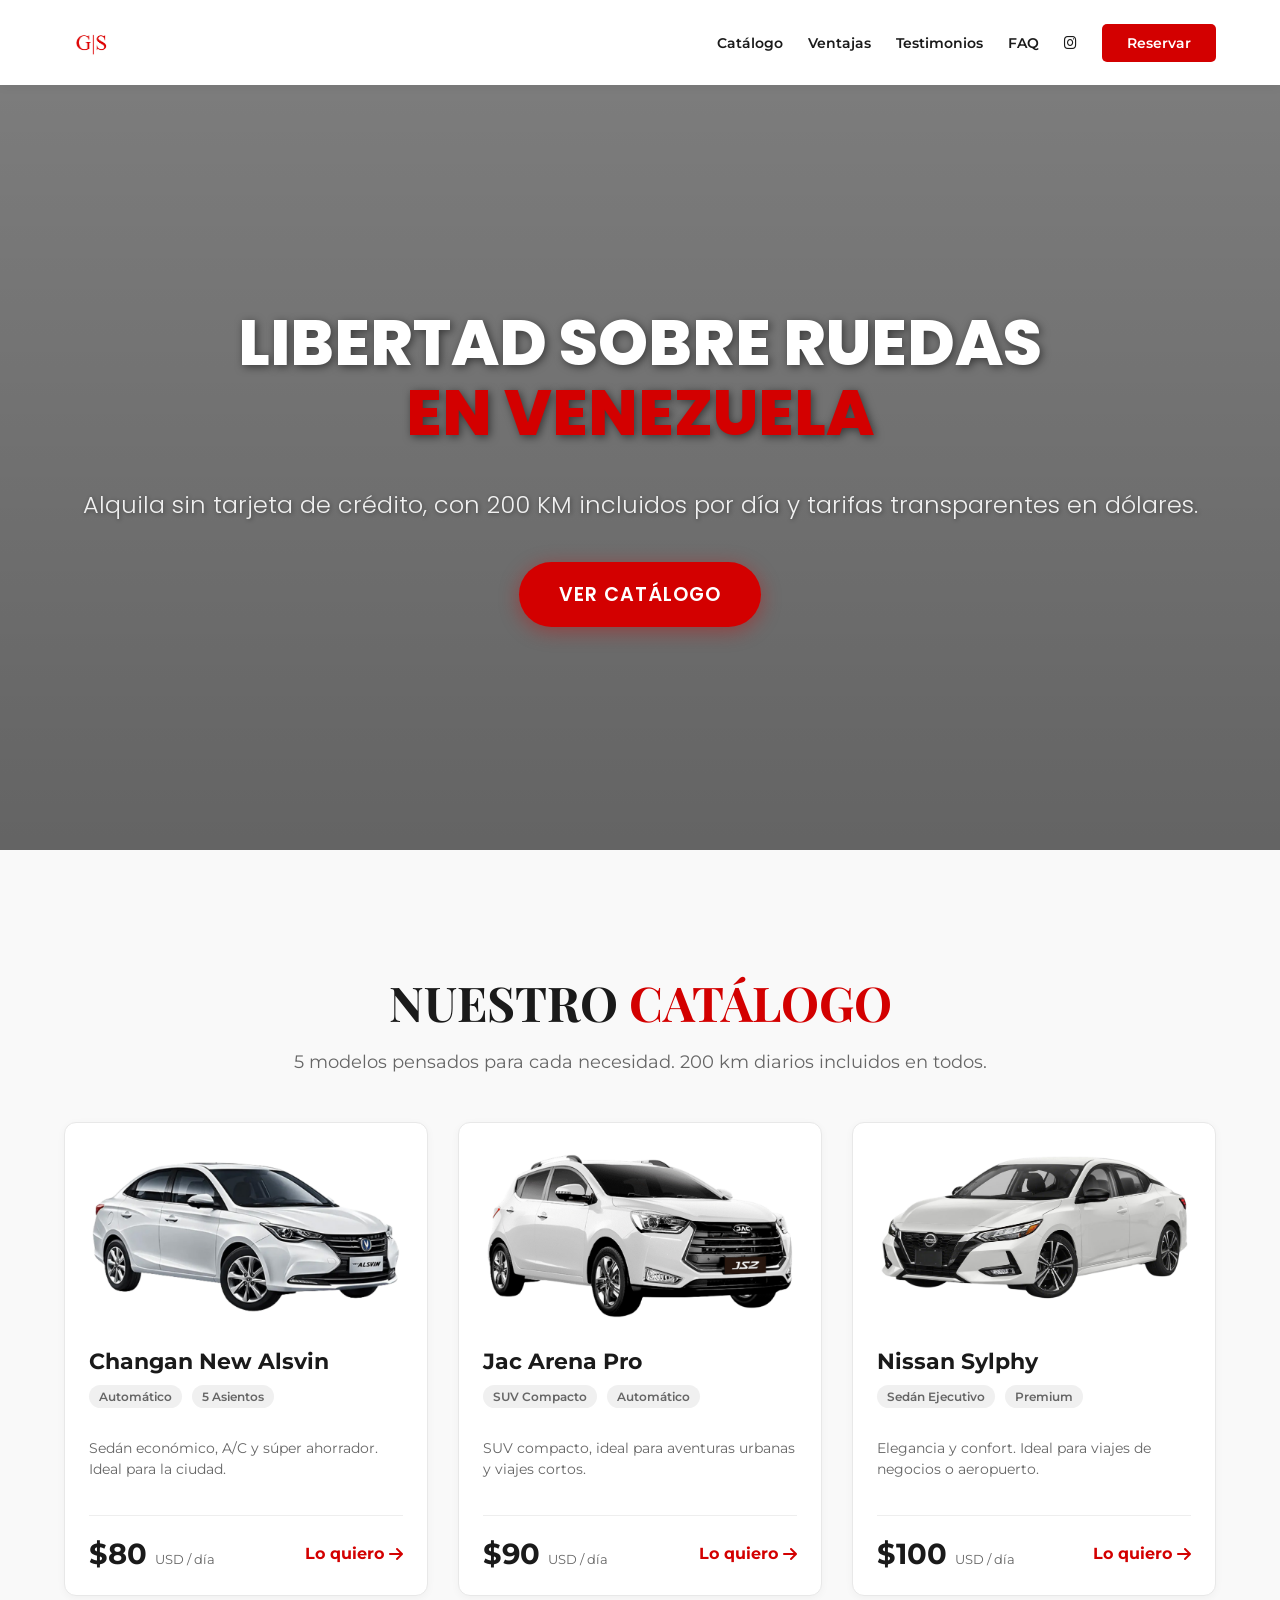
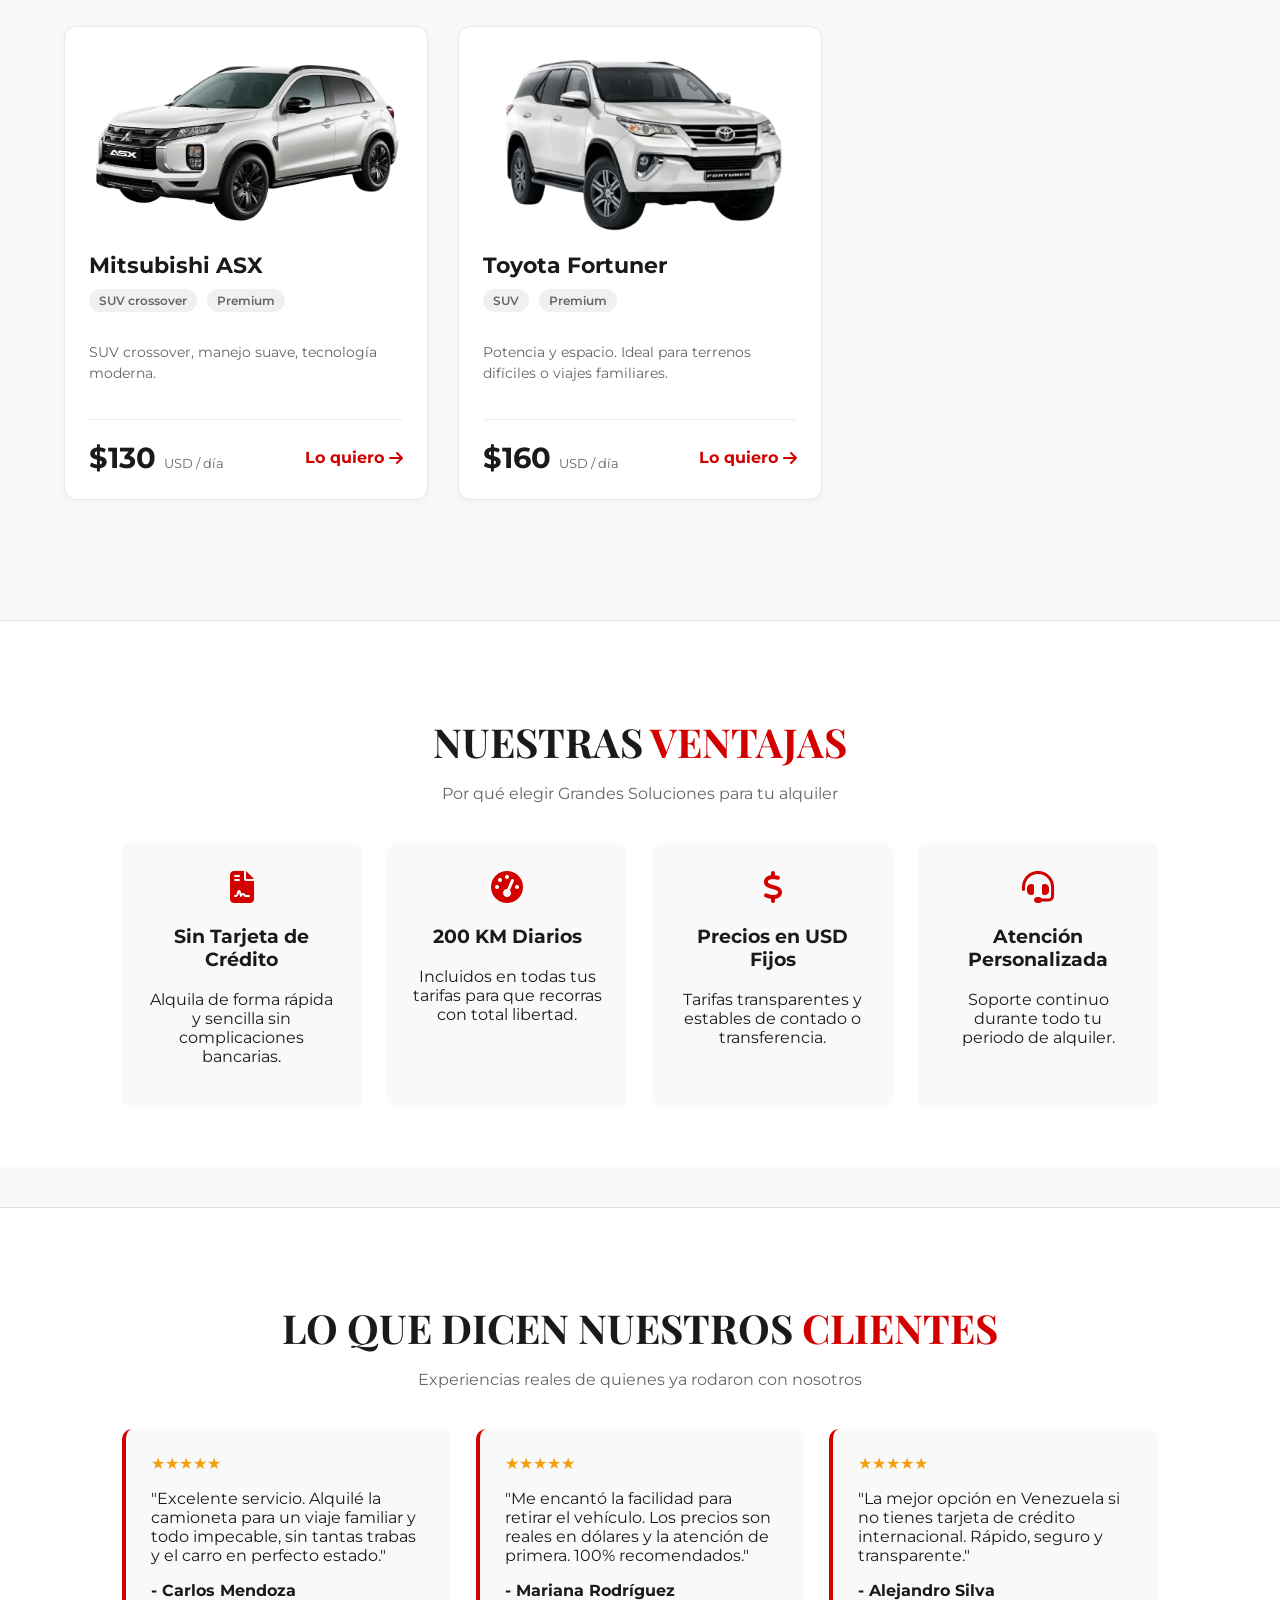
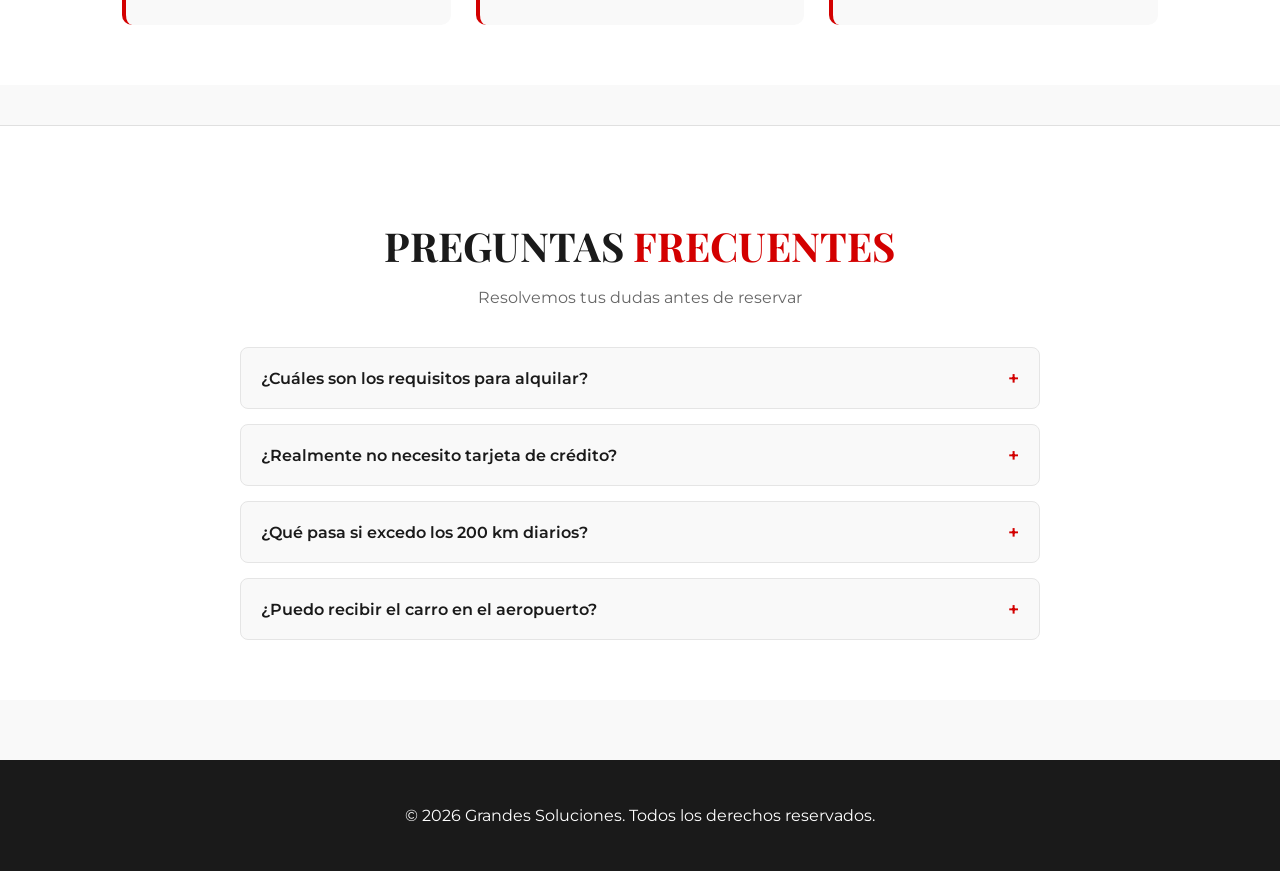
==== commit 9869354b: "Add files via upload" ====
--- a/index.html
+++ b/index.html
@@ -103,6 +103,14 @@
             background-color: var(--color-hover);
         }
 
+        /* Botón hamburguesa (oculto en PC) */
+        .hamburger {
+            display: none;
+            font-size: 1.5rem;
+            cursor: pointer;
+            color: var(--texto-oscuro);
+        }
+
         /* --- SECCIÓN HERO (PORTADA) --- */
         .hero {
             background: linear-gradient(rgba(0, 0, 0, 0.5), rgba(0, 0, 0, 0.6)), 
@@ -114,6 +122,7 @@
             text-align: center;
             color: white;
             margin-bottom: 40px; 
+            padding: 0 20px;
         }
 
         .hero-content {
@@ -195,35 +204,44 @@
             margin: 0 auto;
         }
 
-        .card-vehiculo {
-            background: white;
+        /* --- TARJETA MINIMALISTA CON ZOOM --- */
+        .car-card {
+            background: #ffffff;
             border-radius: 12px;
-            padding: 25px;
-            box-shadow: 0 5px 20px rgba(0,0,0,0.04);
+            padding: 1.5rem;
+            text-align: left;
             transition: transform 0.3s ease, box-shadow 0.3s ease;
+            border: 1px solid #e8e8e8;
+            box-shadow: 0 2px 8px rgba(0, 0, 0, 0.04);
             display: flex;
             flex-direction: column;
-            text-align: left;
-        }
-
-        .card-vehiculo:hover {
-            transform: translateY(-10px);
-            box-shadow: 0 15px 30px rgba(0,0,0,0.1);
-        }
-
-        .card-vehiculo img {
+            overflow: hidden; /* Mantiene el zoom dentro de los bordes redondeados */
+        }
+
+        .car-card:hover {
+            transform: translateY(-4px);
+            box-shadow: 0 8px 20px rgba(0, 0, 0, 0.08);
+            border-color: #d4af37;
+        }
+
+        .car-card img {
             width: 100%;
             height: 180px;
             object-fit: contain;
             margin-bottom: 20px;
-        }
-
-        .card-vehiculo h3 {
+            transition: transform 0.4s ease; /* Suaviza el zoom */
+        }
+
+        .car-card:hover img {
+            transform: scale(1.08); /* Acercamiento suave al pasar el cursor */
+        }
+
+        .car-card h3 {
             font-size: 1.4rem;
             margin: 0 0 10px 0;
         }
 
-        .card-vehiculo p {
+        .car-card p {
             color: var(--texto-gris);
             font-size: 0.9rem;
             line-height: 1.5;
@@ -270,17 +288,17 @@
             text-decoration: none;
             font-weight: 700;
             font-size: 1rem;
-            transition: transform 0.3s;
             display: flex;
             align-items: center;
             gap: 5px;
-        }
-
-        .card-vehiculo:hover .link-quiero {
+            transition: transform 0.3s;
+        }
+
+        .car-card:hover .link-quiero {
             transform: translateX(5px);
         }
 
-        /* --- NUEVAS SECCIONES: VENTAJAS, TESTIMONIOS, FAQ --- */
+        /* --- SECCIONES EXTRA (VENTAJAS, TESTIMONIOS, FAQ) --- */
         .seccion-extra {
             padding: 60px 5%;
             background-color: #ffffff;
@@ -305,7 +323,6 @@
             margin-bottom: 40px;
         }
 
-        /* Grid de Ventajas */
         .ventajas-grid {
             display: grid;
             grid-template-columns: repeat(auto-fit, minmax(220px, 1fr));
@@ -327,7 +344,6 @@
             margin-bottom: 15px;
         }
 
-        /* Grid de Testimonios */
         .testimonios-grid {
             display: grid;
             grid-template-columns: repeat(auto-fit, minmax(300px, 1fr));
@@ -348,7 +364,6 @@
             margin-bottom: 10px;
         }
 
-        /* Estilos FAQ Acordeón */
         .faq-list {
             max-width: 800px;
             margin: 0 auto;
@@ -405,24 +420,49 @@
             margin-top: 60px;
         }
 
-        footer a {
-            color: var(--color-principal);
-            text-decoration: none;
-        }
-
+        /* --- ADAPTABILIDAD PARA TELÉFONOS (MEDIA QUERIES) --- */
         @media (max-width: 768px) {
+            .navbar {
+                padding: 15px 4%;
+            }
+
             .nav-links {
                 display: none;
-            }
+                flex-direction: column;
+                width: 100%;
+                background-color: white;
+                position: absolute;
+                top: 100%;
+                left: 0;
+                padding: 25px 0;
+                box-shadow: 0 10px 20px rgba(0,0,0,0.1);
+                text-align: center;
+                gap: 20px;
+                border-bottom: 1px solid #eee;
+            }
+
+            .nav-links.active {
+                display: flex;
+            }
+
+            .hamburger {
+                display: block;
+            }
+
             .hero h1 {
-                font-size: 2.5rem;
-            }
+                font-size: 2.3rem;
+            }
+
             .hero p {
                 font-size: 1.1rem;
             }
-            .btn-principal {
-                padding: 15px 30px;
-                font-size: 1rem;
+
+            .catalogo-header h2 {
+                font-size: 2.2rem;
+            }
+
+            .seccion-extra h2 {
+                font-size: 2rem;
             }
         }
     </style>
@@ -444,13 +484,17 @@
             </a>
             <a href="#reservar" class="btn-reservar">Reservar</a>
         </nav>
+        <!-- Icono de Menú Hamburguesa para Móviles -->
+        <div class="hamburger">
+            <i class="fas fa-bars"></i>
+        </div>
     </header>
 
     <!-- 2. SECCIÓN HERO (PORTADA) -->
     <section class="hero">
         <div class="container hero-content">
             <h1>LIBERTAD SOBRE RUEDAS <br><span>EN VENEZUELA</span></h1>
-            <p>Renta por km. Sin tarjeta de crédito. Precios en USD fijos.</p>
+            <p>Alquila sin tarjeta de crédito, con 200 KM incluidos por día y tarifas transparentes en dólares.</p>
             <a href="#catalogo" class="btn-principal">VER CATÁLOGO</a>
         </div>
     </section>
@@ -465,7 +509,7 @@
         <div class="grid-vehiculos">
             
             <!-- TARJETA 1 -->
-            <div class="card-vehiculo">
+            <div class="car-card">
                 <img src="img/changan-alsvin.png" alt="Changan New Alsvin">
                 <h3>Changan New Alsvin</h3>
                 <div class="tags">
@@ -480,7 +524,7 @@
             </div>
 
             <!-- TARJETA 2 -->
-            <div class="card-vehiculo">
+            <div class="car-card">
                 <img src="img/jac-arenapro.png" alt="Jac Arena Pro">
                 <h3>Jac Arena Pro</h3>
                 <div class="tags">
@@ -495,7 +539,7 @@
             </div>
 
             <!-- TARJETA 3 -->
-            <div class="card-vehiculo">
+            <div class="car-card">
                 <img src="img/nissan-sylphy.png" alt="Nissan Sylphy">
                 <h3>Nissan Sylphy</h3>
                 <div class="tags">
@@ -510,7 +554,7 @@
             </div>
             
             <!-- TARJETA 4 -->
-            <div class="card-vehiculo">
+            <div class="car-card">
                 <img src="img/mitsubishi-asx.png" alt="Mitsubishi ASX">
                 <h3>Mitsubishi ASX</h3>
                 <div class="tags">
@@ -525,7 +569,7 @@
             </div>
 
             <!-- TARJETA 5 -->
-            <div class="card-vehiculo">
+            <div class="car-card">
                 <img src="img/toyota-fortuner.png" alt="Toyota Fortuner">
                 <h3>Toyota Fortuner</h3>
                 <div class="tags">
@@ -628,9 +672,27 @@
         <p>&copy; 2026 Grandes Soluciones. Todos los derechos reservados.</p>
     </footer>
 
-    <!-- SCRIPT JS PARA EL ACORDEÓN DE PREGUNTAS -->
+    <!-- SCRIPTS JS -->
     <script>
         document.addEventListener('DOMContentLoaded', () => {
+            // 1. Lógica del menú hamburguesa para teléfonos
+            const hamburger = document.querySelector('.hamburger');
+            const navLinks = document.querySelector('.nav-links');
+
+            if (hamburger && navLinks) {
+                hamburger.addEventListener('click', () => {
+                    navLinks.classList.toggle('active');
+                });
+
+                // Cierra automáticamente el menú al hacer clic en una opción
+                document.querySelectorAll('.nav-links a').forEach(link => {
+                    link.addEventListener('click', () => {
+                        navLinks.classList.remove('active');
+                    });
+                });
+            }
+
+            // 2. Lógica del acordeón para Preguntas Frecuentes (FAQ)
             const faqItems = document.querySelectorAll('.faq-item');
 
             faqItems.forEach(item => {
